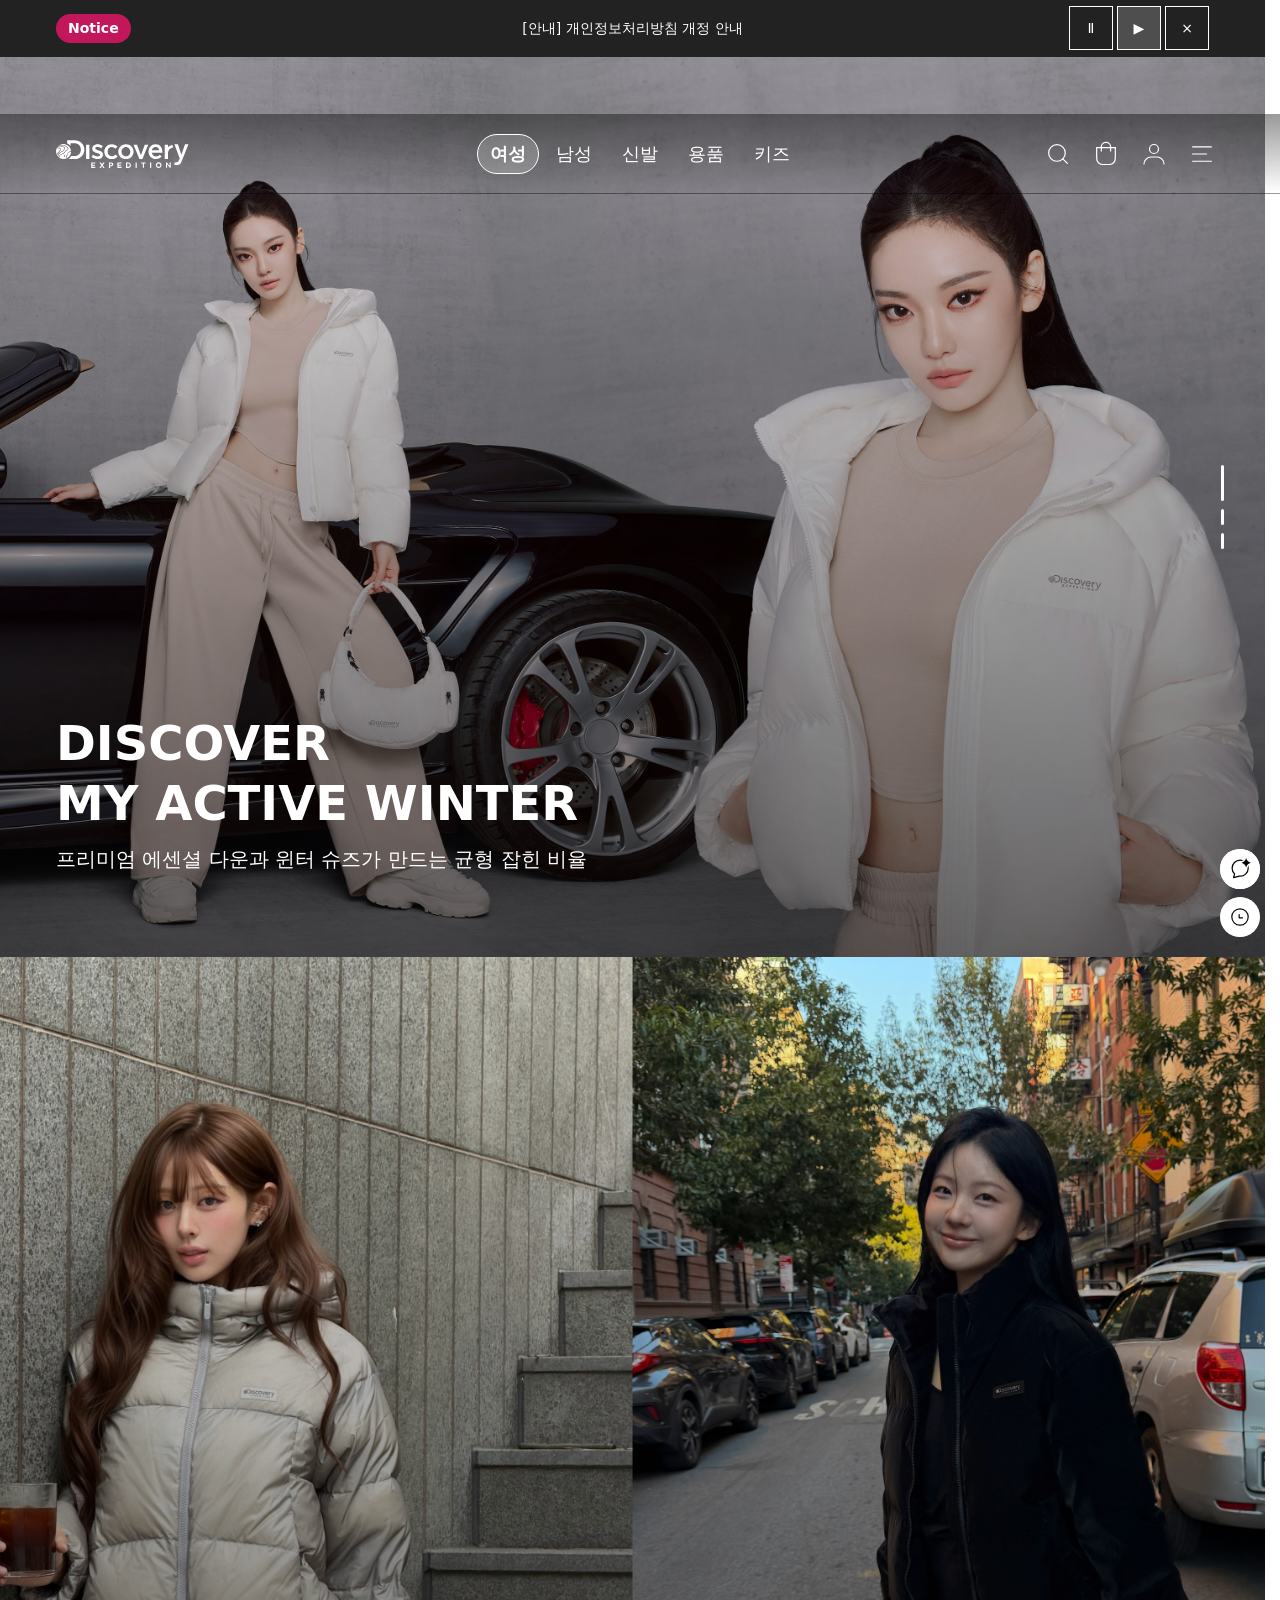
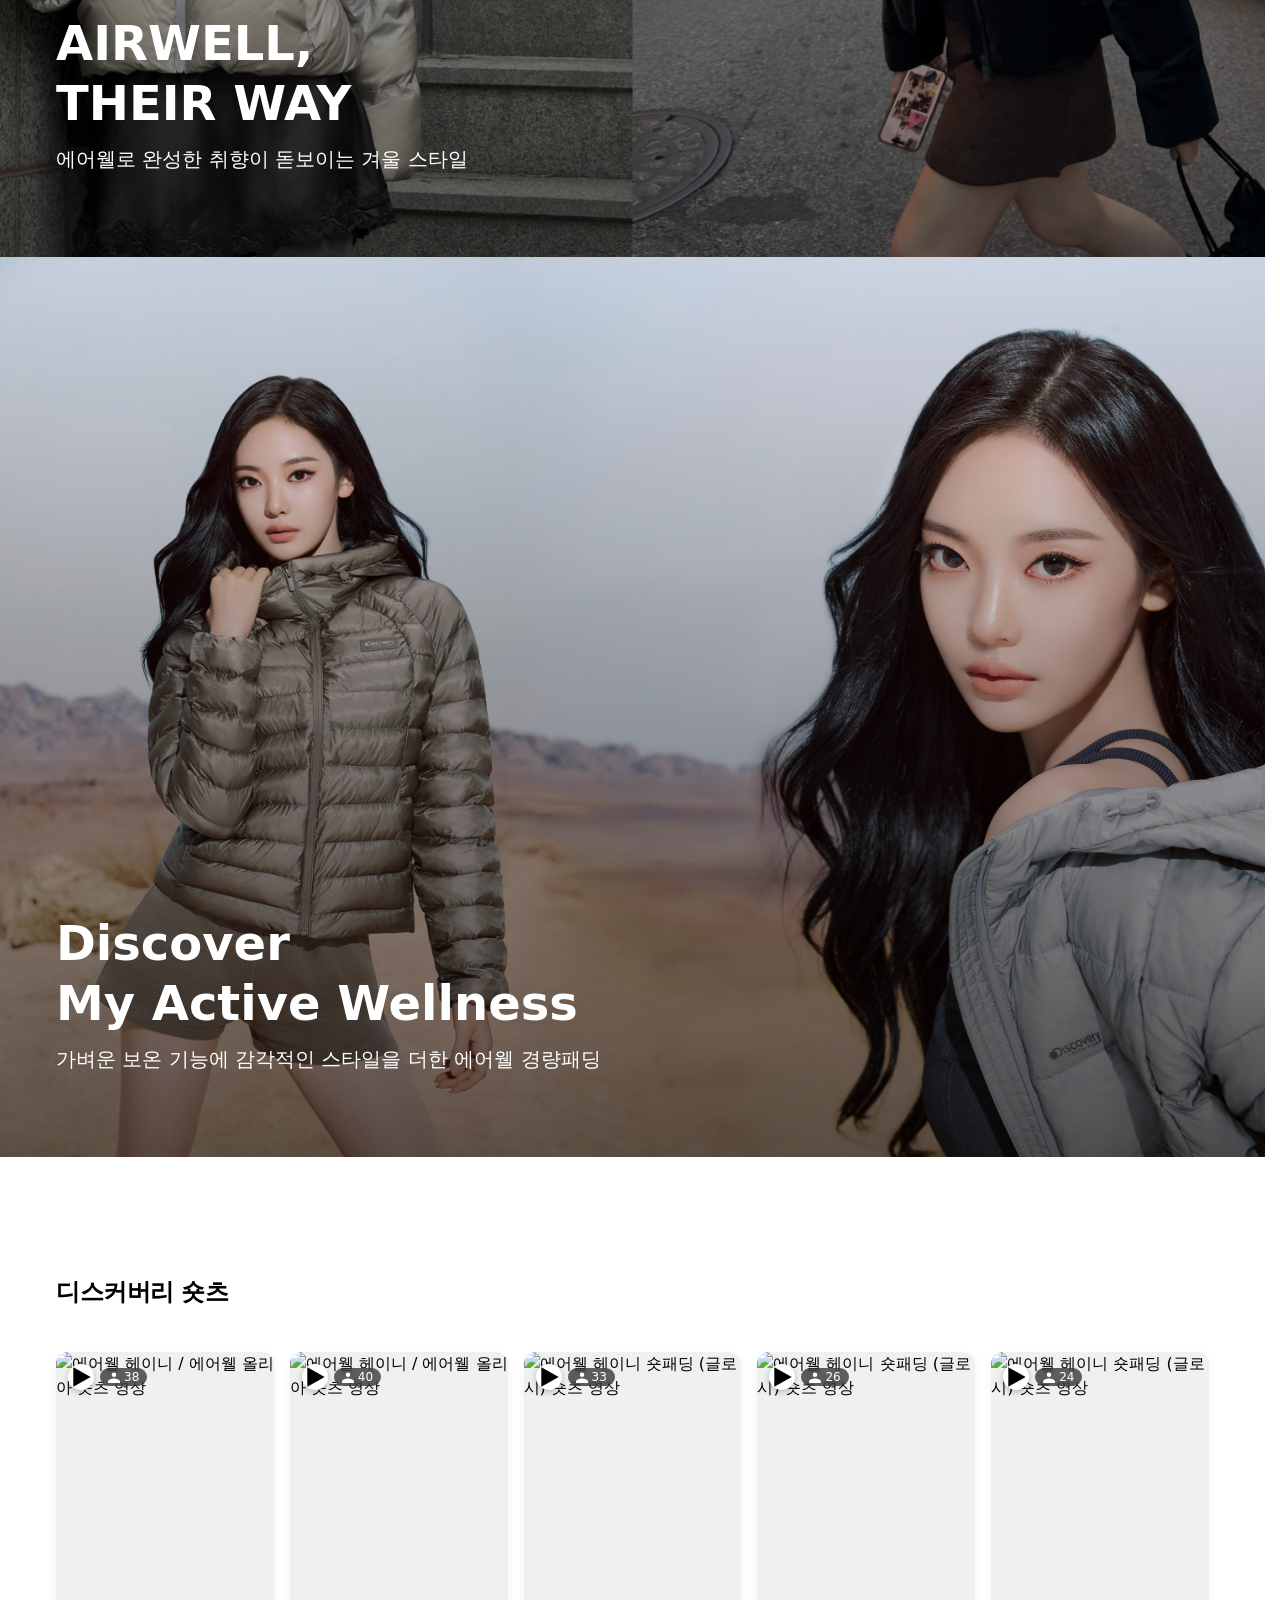
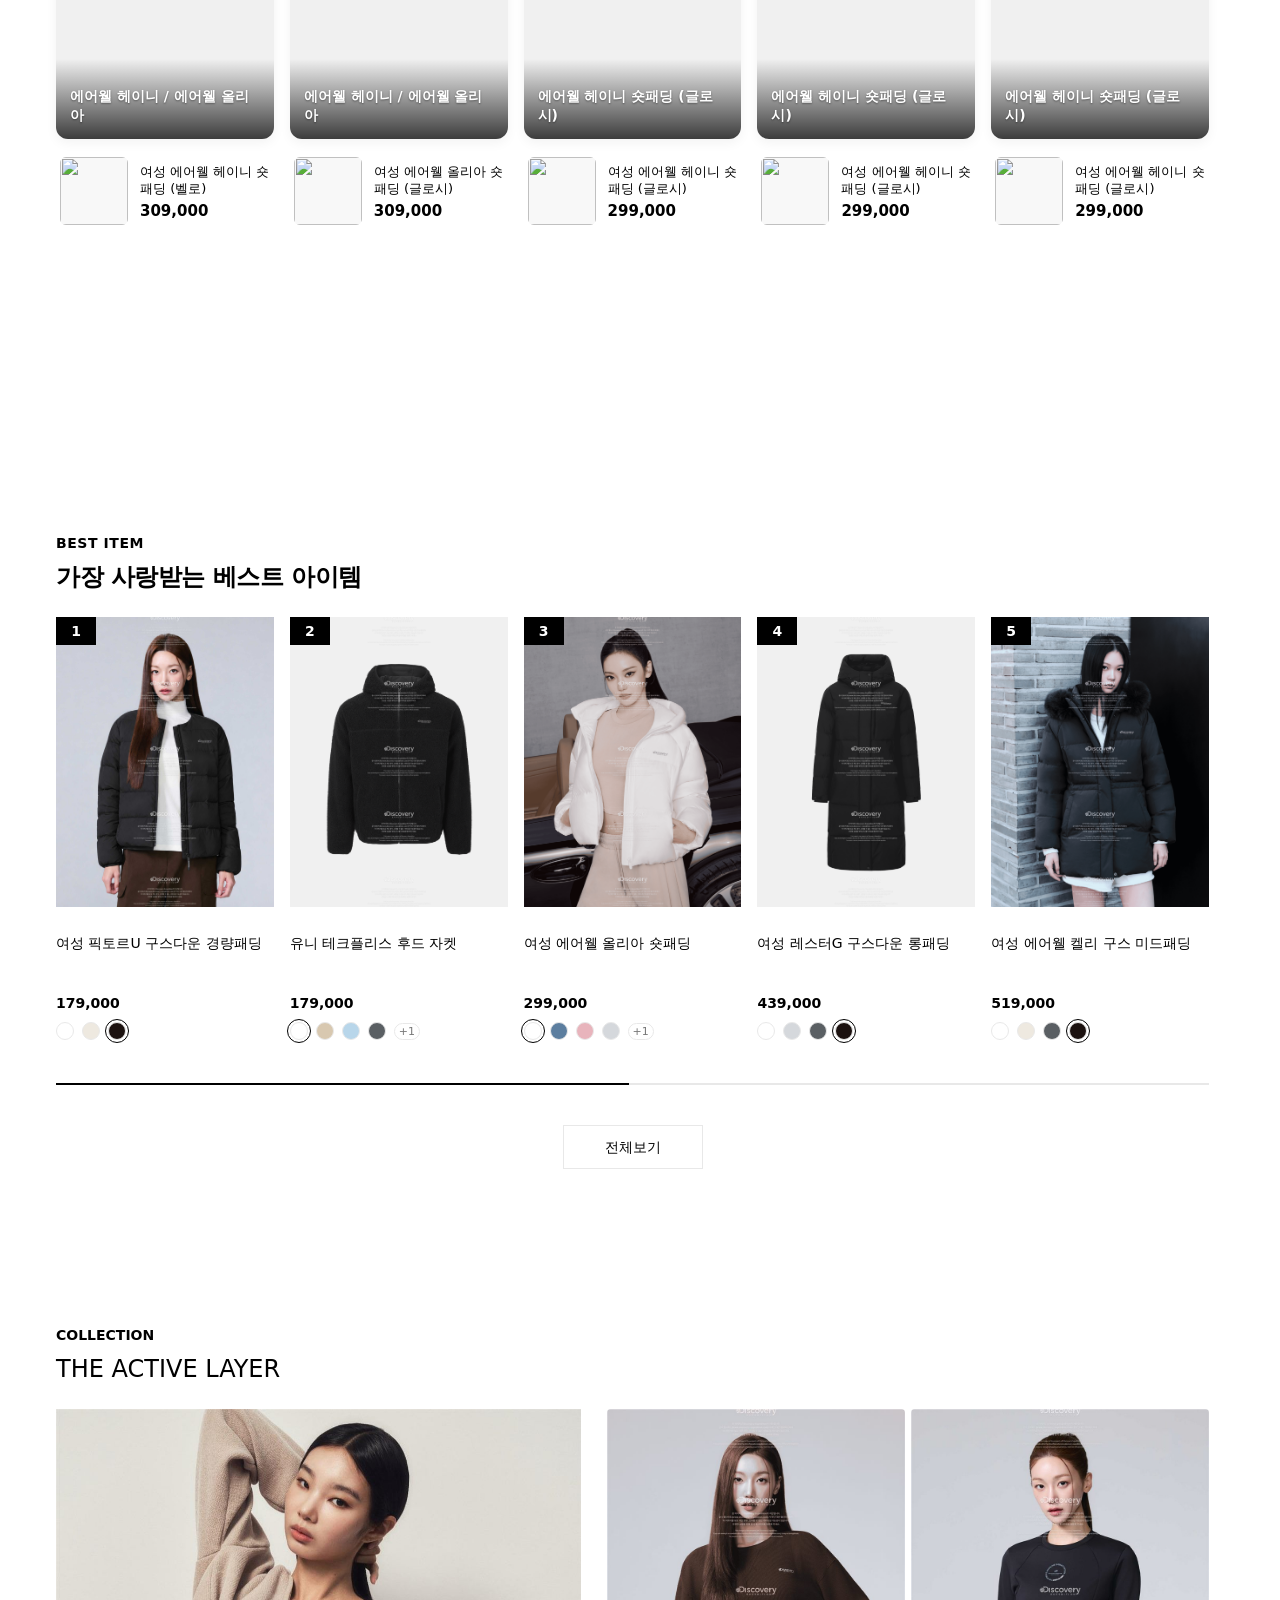
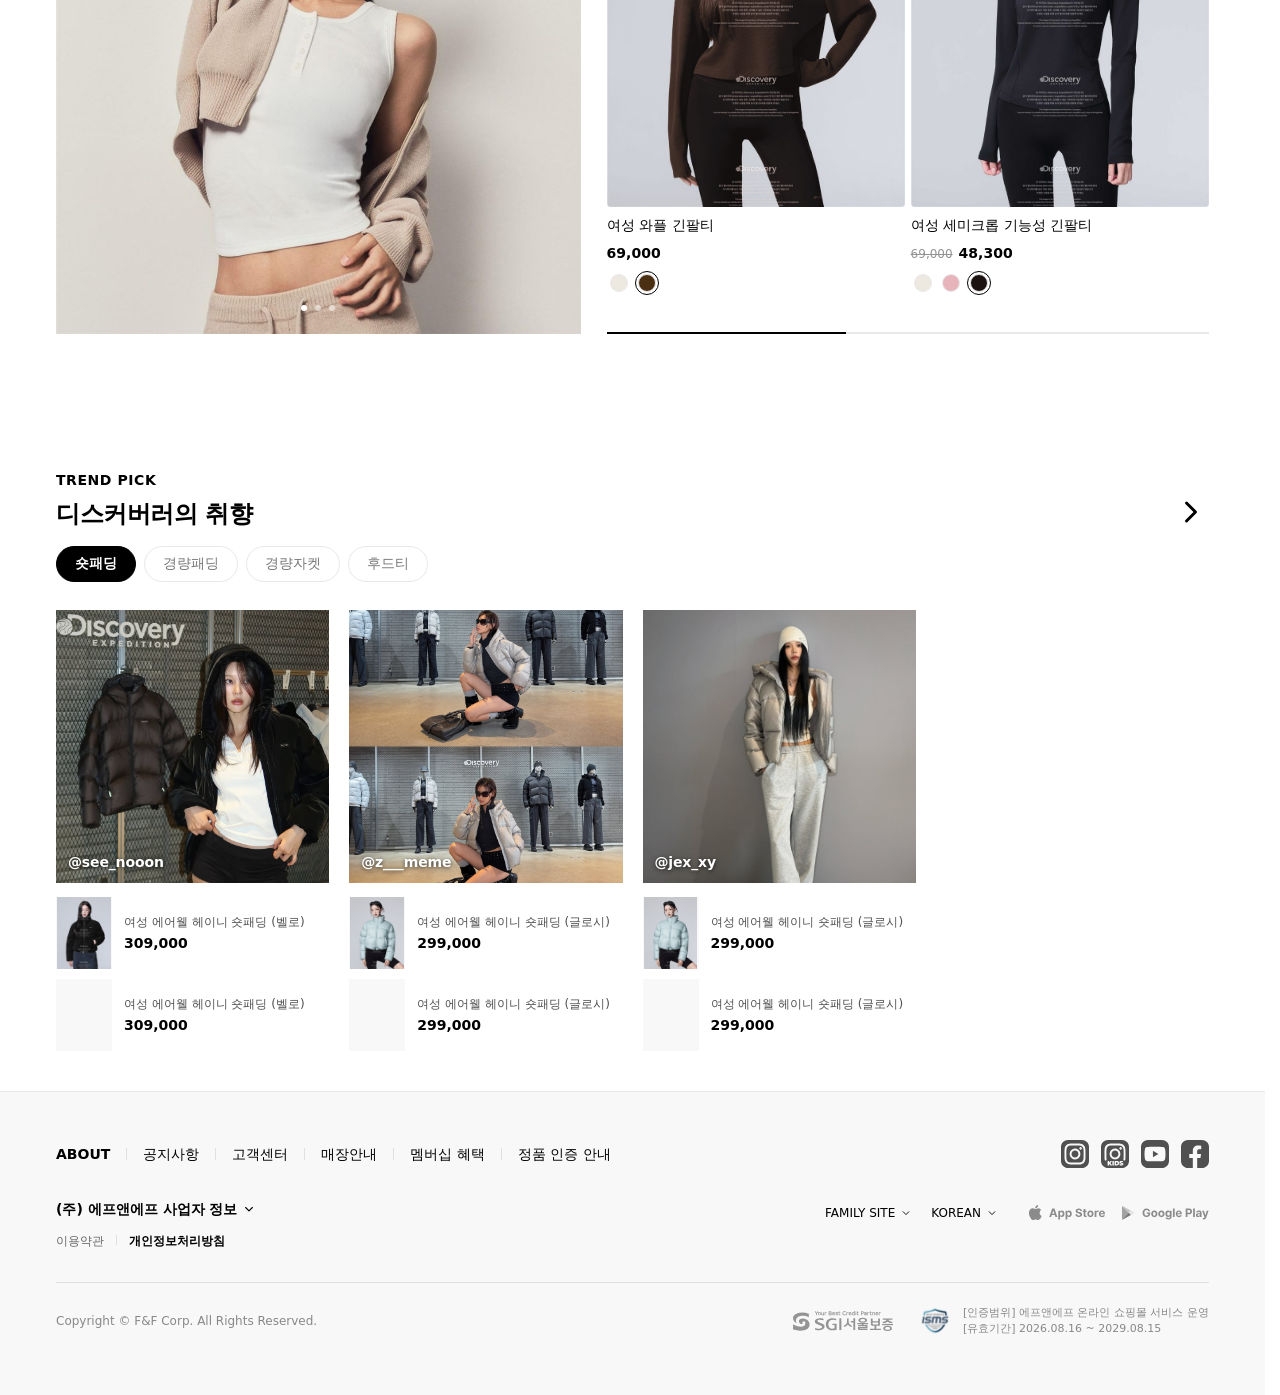
==== index.html @ 991c7f73 "Initial commit" ====
<!doctype html>
<html lang="ko">
  <head>
    <meta charset="utf-8">
    <meta name="viewport" content="width=device-width, initial-scale=1">
    <title>Discovery Expedition | 공식 온라인몰</title>
    <meta name="description" content="디스커버리 익스페디션의 액티브한 라이프스타일과 겨울 컬렉션을 만나보세요.">
    <link rel="stylesheet" href="./css/main.css">
    <link rel="stylesheet" href="./css/components/notice-ticker.css">
    <script defer src="./vendor/swiper/swiper-bundle.min.js"></script>
<script type="module" src="./js/main.js"></script>
  </head>
  <body>
    <aside class="outer-box notice-ticker" data-js="notice-ticker" role="region" aria-label="상단 공지사항" aria-roledescription="공지사항 회전" hidden>
      <div class="inner-box">
        <div class="part-box notice-ticker__content">
          <strong class="notice-ticker__label">Notice</strong>
          <a class="notice-ticker__link" data-js="notice-ticker-link" aria-live="off"></a>
          <div class="notice-ticker__controls" role="group" aria-label="공지사항 자동 넘김 제어">
            <button class="notice-ticker__button" type="button" data-js="notice-ticker-pause" aria-label="멈춤">Ⅱ</button>
            <button class="notice-ticker__button" type="button" data-js="notice-ticker-play" aria-label="재생">▶</button>
            <button class="notice-ticker__button" type="button" data-js="notice-ticker-close" aria-label="닫기">×</button>
          </div>
        </div>
      </div>
    </aside>

    <header class="outer-box outer-box--header">
      <div class="inner-box">
        <div class="part-box part-box--between header__content">
          <a class="brand" href="#hero" aria-label="Discovery Expedition 홈">
            <img src="./images/used/main-logo.svg" alt="">
          </a>

          <nav class="header__navigation" aria-label="상품 카테고리">
            <ul class="part-box part-box--nowrap header__categories">
              <li><span class="header__category header__category--active" aria-current="page">여성</span></li>
              <li><span class="header__category">남성</span></li>
              <li><span class="header__category">신발</span></li>
              <li><span class="header__category">용품</span></li>
              <li><span class="header__category">키즈</span></li>
            </ul>
          </nav>

          <div class="part-box header__actions" aria-label="쇼핑 메뉴">
            <button class="icon-button icon-button--search" type="button" aria-label="검색" aria-expanded="false" aria-controls="search-modal">
              <img src="./images/used/search_icon_white_size28.21536056.svg" alt="">
            </button>
            <a class="icon-button cart-indicator" href="./pages/cart.html" aria-label="장바구니">
              <img src="./images/used/cart_icon_white_size28.2a67abe7.svg" alt="">
              <span class="cart-indicator__count" data-js="cart-count" aria-live="polite" hidden>0</span>
            </a>
            <button class="icon-button" type="button" aria-label="마이페이지">
              <img src="./images/used/mypage_icon_white_size28.ecf13ebe.svg" alt="">
            </button>
            <button class="icon-button icon-button--menu" type="button" aria-label="전체 메뉴" aria-expanded="false" aria-controls="full-menu">
              <img src="./images/used/menu_icon_white_size28.fd4f622b.svg" alt="">
            </button>
          </div>
        </div>
      </div>
    </header>

    <main id="main-content">
      <p class="shop-status" data-js="shop-status" role="status" aria-live="polite"></p>
      <section class="outer-box outer-box--bleed hero hero--slide-1" id="hero" aria-labelledby="hero-title">
        <div class="inner-box hero__inner">
          <div class="part-box hero__stage">
            <div class="hero__image" aria-hidden="true"></div>
            <div class="hero__copy">
              <h1 class="hero__title" id="hero-title">
                <span>DISCOVER</span>
                <span>MY ACTIVE WINTER</span>
              </h1>
              <p class="hero__description">프리미엄 에센셜 다운과 윈터 슈즈가 만드는 균형 잡힌 비율</p>
            </div>
          </div>
        </div>
      </section>

      <section class="outer-box outer-box--bleed hero hero--slide-2" id="hero-2" aria-labelledby="hero-title-2">
        <div class="inner-box hero__inner">
          <div class="part-box hero__stage">
            <div class="hero__image" aria-hidden="true"></div>
            <div class="hero__copy">
              <h2 class="hero__title" id="hero-title-2">
                <span>AIRWELL,</span>
                <span>THEIR WAY</span>
              </h2>
              <p class="hero__description">에어웰로 완성한 취향이 돋보이는 겨울 스타일</p>
            </div>
          </div>
        </div>
      </section>

      <section class="outer-box outer-box--bleed hero hero--slide-3" id="hero-3" aria-labelledby="hero-title-3">
        <div class="inner-box hero__inner">
          <div class="part-box hero__stage">
            <div class="hero__image" aria-hidden="true"></div>
            <div class="hero__copy">
              <h2 class="hero__title" id="hero-title-3">
                <span>Discover</span>
                <span>My Active Wellness</span>
              </h2>
              <p class="hero__description">가벼운 보온 기능에 감각적인 스타일을 더한 에어웰 경량패딩</p>
            </div>
          </div>
        </div>
      </section>

      <section class="outer-box section-shorts" id="shorts" aria-labelledby="shorts-title">
        <div class="inner-box">
          <div class="part-box part-box--column shorts__container">
            <div class="shorts__header">
              <h2 class="shorts__title" id="shorts-title">디스커버리 숏츠</h2>
            </div>

            <div class="part-box part-box--nowrap shorts__list" role="region" aria-label="숏츠 목록">
              <!-- Item 1 -->
              <article class="shorts-card" data-video-url="blob:https://www.discovery-expedition.com/39781e85-6e4b-49fb-a398-f8ff55c0bf8c" data-youtube-id="7Uk01TEEm8w">
                <div class="shorts-card__video-wrap" role="button" tabindex="0" aria-label="에어웰 헤이니 / 에어웰 올리아 숏츠 영상 재생">
                  <iframe class="shorts-card__video-element" src="https://www.youtube-nocookie.com/embed/7Uk01TEEm8w?autoplay=1&amp;mute=1&amp;controls=0&amp;loop=1&amp;playlist=7Uk01TEEm8w&amp;playsinline=1&amp;rel=0&amp;modestbranding=1" title="에어웰 헤이니 / 에어웰 올리아 숏츠" allow="autoplay" loading="lazy"></iframe>
                  <img class="shorts-card__thumbnail" src="https://image.shoplive.cloud/7VQD7vyHQU1i9BLpj3hC/vod/20166-1eJDlrBTOXTthDhoBQHafFsb-an2/thumbnail/20166-1eJDlrBTOXTthDhoBQHafFsb-an2_1793241797194.jpg?service=admin&amp;_ci=20166&amp;vid=4158559679320706758&amp;ak=7VQD7vyHQU1i9BLpj3hC&amp;stream_key=20166-1eJDlrBTOXTthDhoBQHafFsb-an2&amp;source=video&amp;admin_action=streaming" alt="에어웰 헤이니 / 에어웰 올리아 숏츠 영상" loading="lazy">
                  <div class="shorts-card__badges">
                    <span class="shorts-card__play" aria-hidden="true">
                      <svg width="10" height="12" viewBox="0 0 10 12" fill="currentColor">
                        <path d="M1 1.5l8 4.5-8 4.5V1.5z"></path>
                      </svg>
                    </span>
                    <span class="shorts-card__views">
                      <svg class="shorts-card__views-icon" width="12" height="12" viewBox="0 0 16 16" fill="currentColor" aria-hidden="true">
                        <path d="M8 8a3 3 0 1 0 0-6 3 3 0 0 0 0 6Zm0 2c-2.67 0-8 1.34-8 4v2h16v-2c0-2.66-5.33-4-8-4Z"></path>
                      </svg>
                      38
                    </span>
                  </div>
                  <div class="shorts-card__caption">
                    <strong class="shorts-card__caption-title">에어웰 헤이니 / 에어웰 올리아</strong>
                  </div>
                </div>
                <a class="shorts-card__product" href="#hero" aria-label="여성 에어웰 헤이니 숏패딩 (벨로) 상품 상세 보기">
                  <div class="shorts-card__product-image">
                    <img src="https://image.shoplive.cloud/7VQD7vyHQU1i9BLpj3hC/eff79460-45bf-4b58-af4c-d95ae3555113.jpg?service=shortform&amp;_ci=20166&amp;vid=4158559679320706758&amp;sfid=699795237508239046&amp;ak=7VQD7vyHQU1i9BLpj3hC&amp;stream_key=20166-1eJDlrBTOXTthDhoBQHafFsb-an2&amp;source=video&amp;w=240" alt="" loading="lazy">
                  </div>
                  <div class="shorts-card__product-info">
                    <span class="shorts-card__product-name">여성 에어웰 헤이니 숏패딩 (벨로)</span>
                    <strong class="shorts-card__product-price">309,000</strong>
                  </div>
                </a>
              </article>

              <!-- Item 2 -->
              <article class="shorts-card" data-video-url="blob:https://www.discovery-expedition.com/e4133ac2-cfac-4c8f-98b3-27ef092c2fd5" data-youtube-id="j7Uwvdmp0k4">
                <div class="shorts-card__video-wrap" role="button" tabindex="0" aria-label="에어웰 헤이니 / 에어웰 올리아 숏츠 영상 재생">
                  <iframe class="shorts-card__video-element" src="https://www.youtube-nocookie.com/embed/j7Uwvdmp0k4?autoplay=1&amp;mute=1&amp;controls=0&amp;loop=1&amp;playlist=j7Uwvdmp0k4&amp;playsinline=1&amp;rel=0&amp;modestbranding=1" title="에어웰 헤이니 / 에어웰 올리아 숏츠" allow="autoplay" loading="lazy"></iframe>
                  <img class="shorts-card__thumbnail" src="https://image.shoplive.cloud/7VQD7vyHQU1i9BLpj3hC/vod/20166-1dKgsBemPnNwVMmrpnSafFsb-an2/thumbnail/20166-1dKgsBemPnNwVMmrpnSafFsb-an2_1793241922478.jpg?service=admin&amp;_ci=20166&amp;vid=4158559763411783366&amp;ak=7VQD7vyHQU1i9BLpj3hC&amp;stream_key=20166-1dKgsBemPnNwVMmrpnSafFsb-an2&amp;source=video&amp;admin_action=streaming" alt="에어웰 헤이니 / 에어웰 올리아 숏츠 영상" loading="lazy">
                  <div class="shorts-card__badges">
                    <span class="shorts-card__play" aria-hidden="true">
                      <svg width="10" height="12" viewBox="0 0 10 12" fill="currentColor">
                        <path d="M1 1.5l8 4.5-8 4.5V1.5z"></path>
                      </svg>
                    </span>
                    <span class="shorts-card__views">
                      <svg class="shorts-card__views-icon" width="12" height="12" viewBox="0 0 16 16" fill="currentColor" aria-hidden="true">
                        <path d="M8 8a3 3 0 1 0 0-6 3 3 0 0 0 0 6Zm0 2c-2.67 0-8 1.34-8 4v2h16v-2c0-2.66-5.33-4-8-4Z"></path>
                      </svg>
                      40
                    </span>
                  </div>
                  <div class="shorts-card__caption">
                    <strong class="shorts-card__caption-title">에어웰 헤이니 / 에어웰 올리아</strong>
                  </div>
                </div>
                <a class="shorts-card__product" href="#hero" aria-label="여성 에어웰 올리아 숏패딩 (글로시) 상품 상세 보기">
                  <div class="shorts-card__product-image">
                    <img src="https://image.shoplive.cloud/7VQD7vyHQU1i9BLpj3hC/1b4fd0e6-e396-43a7-a7c6-16816f3e3281.jpg?service=shortform&amp;_ci=20166&amp;vid=4158559763411783366&amp;sfid=699795271267667654&amp;ak=7VQD7vyHQU1i9BLpj3hC&amp;stream_key=20166-1dKgsBemPnNwVMmrpnSafFsb-an2&amp;source=video&amp;w=240" alt="" loading="lazy">
                  </div>
                  <div class="shorts-card__product-info">
                    <span class="shorts-card__product-name">여성 에어웰 올리아 숏패딩 (글로시)</span>
                    <strong class="shorts-card__product-price">309,000</strong>
                  </div>
                </a>
              </article>

              <!-- Item 3 -->
              <article class="shorts-card" data-video-url="blob:https://www.discovery-expedition.com/2a68eaa8-b157-4ca9-84a4-6f0e1759058f" data-youtube-id="qZSAZ4y4ZL8">
                <div class="shorts-card__video-wrap" role="button" tabindex="0" aria-label="에어웰 헤이니 숏패딩 (글로시) 숏츠 영상 재생">
                  <iframe class="shorts-card__video-element" src="https://www.youtube-nocookie.com/embed/qZSAZ4y4ZL8?autoplay=1&amp;mute=1&amp;controls=0&amp;loop=1&amp;playlist=qZSAZ4y4ZL8&amp;playsinline=1&amp;rel=0&amp;modestbranding=1" title="에어웰 헤이니 숏패딩 글로시 숏츠" allow="autoplay" loading="lazy"></iframe>
                  <img class="shorts-card__thumbnail" src="https://image.shoplive.cloud/7VQD7vyHQU1i9BLpj3hC/vod/20166-1FGjAtPyadLiZvuXFYWafFsb-an2/thumbnail/20166-1FGjAtPyadLiZvuXFYWafFsb-an2_1793241979109.jpg?service=admin&amp;_ci=20166&amp;vid=4158559801418993350&amp;ak=7VQD7vyHQU1i9BLpj3hC&amp;stream_key=20166-1FGjAtPyadLiZvuXFYWafFsb-an2&amp;source=video&amp;admin_action=streaming" alt="에어웰 헤이니 숏패딩 (글로시) 숏츠 영상" loading="lazy">
                  <div class="shorts-card__badges">
                    <span class="shorts-card__play" aria-hidden="true">
                      <svg width="10" height="12" viewBox="0 0 10 12" fill="currentColor">
                        <path d="M1 1.5l8 4.5-8 4.5V1.5z"></path>
                      </svg>
                    </span>
                    <span class="shorts-card__views">
                      <svg class="shorts-card__views-icon" width="12" height="12" viewBox="0 0 16 16" fill="currentColor" aria-hidden="true">
                        <path d="M8 8a3 3 0 1 0 0-6 3 3 0 0 0 0 6Zm0 2c-2.67 0-8 1.34-8 4v2h16v-2c0-2.66-5.33-4-8-4Z"></path>
                      </svg>
                      33
                    </span>
                  </div>
                  <div class="shorts-card__caption">
                    <strong class="shorts-card__caption-title">에어웰 헤이니 숏패딩 (글로시)</strong>
                  </div>
                </div>
                <a class="shorts-card__product" href="#hero" aria-label="여성 에어웰 헤이니 숏패딩 (글로시) 상품 상세 보기">
                  <div class="shorts-card__product-image">
                    <img src="https://image.shoplive.cloud/7VQD7vyHQU1i9BLpj3hC/16575b23-f874-47e5-b460-0e1dc1fd8a3e.jpg?service=shortform&amp;_ci=20166&amp;vid=4158559801418993350&amp;sfid=699795311600357062&amp;ak=7VQD7vyHQU1i9BLpj3hC&amp;stream_key=20166-1FGjAtPyadLiZvuXFYWafFsb-an2&amp;source=video&amp;w=240" alt="" loading="lazy">
                  </div>
                  <div class="shorts-card__product-info">
                    <span class="shorts-card__product-name">여성 에어웰 헤이니 숏패딩 (글로시)</span>
                    <strong class="shorts-card__product-price">299,000</strong>
                  </div>
                </a>
              </article>

              <!-- Item 4 -->
              <article class="shorts-card" data-video-url="blob:https://www.discovery-expedition.com/232cbf97-e188-440d-a49e-8c1838da4955" data-youtube-id="OHLM-M21cFE">
                <div class="shorts-card__video-wrap" role="button" tabindex="0" aria-label="에어웰 헤이니 숏패딩 (글로시) 숏츠 영상 재생">
                  <iframe class="shorts-card__video-element" src="https://www.youtube-nocookie.com/embed/OHLM-M21cFE?autoplay=1&amp;mute=1&amp;controls=0&amp;loop=1&amp;playlist=OHLM-M21cFE&amp;playsinline=1&amp;rel=0&amp;modestbranding=1" title="에어웰 헤이니 숏패딩 글로시 숏츠" allow="autoplay" loading="lazy"></iframe>
                  <img class="shorts-card__thumbnail" src="https://image.shoplive.cloud/7VQD7vyHQU1i9BLpj3hC/vod/20166-1QYSFhhWkjFnQTjaoWFrfFsb-an2/thumbnail/20166-1QYSFhhWkjFnQTjaoWFrfFsb-an2_1793252386761.jpg?service=admin&amp;_ci=20166&amp;vid=4158566785891716806&amp;ak=7VQD7vyHQU1i9BLpj3hC&amp;stream_key=20166-1QYSFhhWkjFnQTjaoWFrfFsb-an2&amp;source=video&amp;admin_action=streaming" alt="에어웰 헤이니 숏패딩 (글로시) 숏츠 영상" loading="lazy">
                  <div class="shorts-card__badges">
                    <span class="shorts-card__play" aria-hidden="true">
                      <svg width="10" height="12" viewBox="0 0 10 12" fill="currentColor">
                        <path d="M1 1.5l8 4.5-8 4.5V1.5z"></path>
                      </svg>
                    </span>
                    <span class="shorts-card__views">
                      <svg class="shorts-card__views-icon" width="12" height="12" viewBox="0 0 16 16" fill="currentColor" aria-hidden="true">
                        <path d="M8 8a3 3 0 1 0 0-6 3 3 0 0 0 0 6Zm0 2c-2.67 0-8 1.34-8 4v2h16v-2c0-2.66-5.33-4-8-4Z"></path>
                      </svg>
                      26
                    </span>
                  </div>
                  <div class="shorts-card__caption">
                    <strong class="shorts-card__caption-title">에어웰 헤이니 숏패딩 (글로시)</strong>
                  </div>
                </div>
                <a class="shorts-card__product" href="#hero" aria-label="여성 에어웰 헤이니 숏패딩 (글로시) 상품 상세 보기">
                  <div class="shorts-card__product-image">
                    <img src="https://image.shoplive.cloud/7VQD7vyHQU1i9BLpj3hC/231ea059-8e28-4904-8bb6-4921c2422df1.jpg?service=shortform&amp;_ci=20166&amp;vid=4158566785891716806&amp;sfid=699802293007306438&amp;ak=7VQD7vyHQU1i9BLpj3hC&amp;stream_key=20166-1QYSFhhWkjFnQTjaoWFrfFsb-an2&amp;source=video&amp;service=shortform&amp;_ci=20166&amp;vid=4158566653953068742&amp;sfid=699802199188852422&amp;ak=7VQD7vyHQU1i9BLpj3hC&amp;stream_key=20166-1gWoLraQFtCfuTZBICprfFsb-an2&amp;source=video&amp;w=240" alt="" loading="lazy">
                  </div>
                  <div class="shorts-card__product-info">
                    <span class="shorts-card__product-name">여성 에어웰 헤이니 숏패딩 (글로시)</span>
                    <strong class="shorts-card__product-price">299,000</strong>
                  </div>
                </a>
              </article>

              <!-- Item 5 -->
              <article class="shorts-card" data-video-url="blob:https://www.discovery-expedition.com/41ffe244-d0ff-4e18-8d3e-df7ac7d31791" data-youtube-id="rouC-9TJzwM">
                <div class="shorts-card__video-wrap" role="button" tabindex="0" aria-label="에어웰 헤이니 숏패딩 (글로시) 숏츠 영상 재생">
                  <iframe class="shorts-card__video-element" src="https://www.youtube-nocookie.com/embed/rouC-9TJzwM?autoplay=1&amp;mute=1&amp;controls=0&amp;loop=1&amp;playlist=rouC-9TJzwM&amp;playsinline=1&amp;rel=0&amp;modestbranding=1" title="에어웰 헤이니 숏패딩 글로시 숏츠" allow="autoplay" loading="lazy"></iframe>
                  <img class="shorts-card__thumbnail" src="https://image.shoplive.cloud/7VQD7vyHQU1i9BLpj3hC/vod/20166-1gWoLraQFtCfuTZBICprfFsb-an2/thumbnail/20166-1gWoLraQFtCfuTZBICprfFsb-an2_1793252190118.jpg?service=admin&amp;_ci=20166&amp;vid=4158566653953068742&amp;ak=7VQD7vyHQU1i9BLpj3hC&amp;stream_key=20166-1gWoLraQFtCfuTZBICprfFsb-an2&amp;source=video&amp;admin_action=streaming" alt="에어웰 헤이니 숏패딩 (글로시) 숏츠 영상" loading="lazy">
                  <div class="shorts-card__badges">
                    <span class="shorts-card__play" aria-hidden="true">
                      <svg width="10" height="12" viewBox="0 0 10 12" fill="currentColor">
                        <path d="M1 1.5l8 4.5-8 4.5V1.5z"></path>
                      </svg>
                    </span>
                    <span class="shorts-card__views">
                      <svg class="shorts-card__views-icon" width="12" height="12" viewBox="0 0 16 16" fill="currentColor" aria-hidden="true">
                        <path d="M8 8a3 3 0 1 0 0-6 3 3 0 0 0 0 6Zm0 2c-2.67 0-8 1.34-8 4v2h16v-2c0-2.66-5.33-4-8-4Z"></path>
                      </svg>
                      24
                    </span>
                  </div>
                  <div class="shorts-card__caption">
                    <strong class="shorts-card__caption-title">에어웰 헤이니 숏패딩 (글로시)</strong>
                  </div>
                </div>
                <a class="shorts-card__product" href="#hero" aria-label="여성 에어웰 헤이니 숏패딩 (글로시) 상품 상세 보기">
                  <div class="shorts-card__product-image">
                    <img src="https://image.shoplive.cloud/7VQD7vyHQU1i9BLpj3hC/231ea059-8e28-4904-8bb6-4921c2422df1.jpg?service=shortform&amp;_ci=20166&amp;vid=4158566785891716806&amp;sfid=699802293007306438&amp;ak=7VQD7vyHQU1i9BLpj3hC&amp;stream_key=20166-1QYSFhhWkjFnQTjaoWFrfFsb-an2&amp;source=video&amp;service=shortform&amp;_ci=20166&amp;vid=4158566653953068742&amp;sfid=699802199188852422&amp;ak=7VQD7vyHQU1i9BLpj3hC&amp;stream_key=20166-1gWoLraQFtCfuTZBICprfFsb-an2&amp;source=video&amp;w=240" alt="" loading="lazy">
                  </div>
                  <div class="shorts-card__product-info">
                    <span class="shorts-card__product-name">여성 에어웰 헤이니 숏패딩 (글로시)</span>
                    <strong class="shorts-card__product-price">299,000</strong>
                  </div>
                </a>
              </article>
            </div>
          </div>
        </div>
      </section>
    
      <section class="outer-box section-best-item" id="best-item" aria-labelledby="best-item-title">
        <div class="inner-box">
          <div class="part-box part-box--column best-item__container">
            <div class="best-item__header">
              <p class="best-item__label">BEST ITEM</p>
              <h2 class="best-item__title" id="best-item-title">가장 사랑받는 베스트 아이템</h2>
            </div>

            <div class="swiper best-item__swiper" data-js="best-item-swiper" aria-label="베스트 아이템 목록">
              <div class="swiper-wrapper">
                <!-- 1위 -->
                <article class="swiper-slide best-card">
                  <div class="best-card__thumb-wrap">
                    <span class="best-card__rank" aria-label="1위">1</span>
                    <a class="best-card__image-link" href="#best-item" aria-label="여성 픽토르U 구스다운 경량패딩 상세보기">
                      <img class="best-card__image best-card__image--primary" src="./images/used/best-p1-main.png" alt="여성 픽토르U 구스다운 경량패딩 메인 이미지" width="675" height="900" loading="lazy">
                      <img class="best-card__image best-card__image--hover" src="./images/used/best-p1-hover.png" alt="여성 픽토르U 구스다운 경량패딩 호버 이미지" width="675" height="900" loading="lazy">
                    </a>
                  </div>
                  <div class="best-card__info">
                    <a class="best-card__title-link" href="#best-item">
                      <h3 class="best-card__name">여성 픽토르U 구스다운 경량패딩</h3>
                    </a>
                    <div class="best-card__price-row">
                      <p class="best-card__price"><strong class="best-card__sale">179,000</strong></p>
                      <button class="best-card__cart" type="button" aria-label="여성 픽토르U 구스다운 경량패딩 장바구니 담기"></button>
                    </div>
                    <ul class="best-card__colors" aria-label="색상">
                      <li class="best-card__color best-card__color--white" title="화이트"></li>
                      <li class="best-card__color best-card__color--ivory" title="아이보리"></li>
                      <li class="best-card__color best-card__color--black best-card__color--selected" title="블랙"></li>
                    </ul>
                  </div>
                </article>

                <!-- 2위 -->
                <article class="swiper-slide best-card">
                  <div class="best-card__thumb-wrap">
                    <span class="best-card__rank" aria-label="2위">2</span>
                    <a class="best-card__image-link" href="#best-item" aria-label="유니 테크플리스 후드 자켓 상세보기">
                      <img class="best-card__image best-card__image--primary" src="./images/used/best-p2-main.png" alt="유니 테크플리스 후드 자켓 메인 이미지" width="675" height="900" loading="lazy">
                      <img class="best-card__image best-card__image--hover" src="./images/used/best-p2-hover.png" alt="유니 테크플리스 후드 자켓 호버 이미지" width="675" height="900" loading="lazy">
                    </a>
                  </div>
                  <div class="best-card__info">
                    <a class="best-card__title-link" href="#best-item">
                      <h3 class="best-card__name">유니 테크플리스 후드 자켓</h3>
                    </a>
                    <div class="best-card__price-row">
                      <p class="best-card__price"><strong class="best-card__sale">179,000</strong></p>
                      <button class="best-card__cart" type="button" aria-label="유니 테크플리스 후드 자켓 장바구니 담기"></button>
                    </div>
                    <ul class="best-card__colors" aria-label="색상">
                      <li class="best-card__color best-card__color--white best-card__color--selected" title="화이트"></li>
                      <li class="best-card__color best-card__color--beige" title="베이지"></li>
                      <li class="best-card__color best-card__color--lightblue" title="라이트 블루"></li>
                      <li class="best-card__color best-card__color--darkgray" title="다크 그레이"></li>
                      <li class="best-card__color-more" aria-label="추가 1개 색상">+1</li>
                    </ul>
                  </div>
                </article>

                <!-- 3위 -->
                <article class="swiper-slide best-card">
                  <div class="best-card__thumb-wrap">
                    <span class="best-card__rank" aria-label="3위">3</span>
                    <a class="best-card__image-link" href="#best-item" aria-label="여성 에어웰 올리아 숏패딩 상세보기">
                      <img class="best-card__image best-card__image--primary" src="./images/used/best-p3-main.png" alt="여성 에어웰 올리아 숏패딩 메인 이미지" width="675" height="900" loading="lazy">
                      <img class="best-card__image best-card__image--hover" src="./images/used/best-p3-hover.png" alt="여성 에어웰 올리아 숏패딩 호버 이미지" width="675" height="900" loading="lazy">
                    </a>
                  </div>
                  <div class="best-card__info">
                    <a class="best-card__title-link" href="#best-item">
                      <h3 class="best-card__name">여성 에어웰 올리아 숏패딩</h3>
                    </a>
                    <div class="best-card__price-row">
                      <p class="best-card__price"><strong class="best-card__sale">299,000</strong></p>
                      <button class="best-card__cart" type="button" aria-label="여성 에어웰 올리아 숏패딩 장바구니 담기"></button>
                    </div>
                    <ul class="best-card__colors" aria-label="색상">
                      <li class="best-card__color best-card__color--white best-card__color--selected" title="화이트"></li>
                      <li class="best-card__color best-card__color--blue" title="블루"></li>
                      <li class="best-card__color best-card__color--pink" title="핑크"></li>
                      <li class="best-card__color best-card__color--lightgray" title="라이트 그레이"></li>
                      <li class="best-card__color-more" aria-label="추가 1개 색상">+1</li>
                    </ul>
                  </div>
                </article>

                <!-- 4위 -->
                <article class="swiper-slide best-card">
                  <div class="best-card__thumb-wrap">
                    <span class="best-card__rank" aria-label="4위">4</span>
                    <a class="best-card__image-link" href="#best-item" aria-label="여성 레스터G 구스다운 롱패딩 상세보기">
                      <img class="best-card__image best-card__image--primary" src="./images/used/best-p4-main.png" alt="여성 레스터G 구스다운 롱패딩 메인 이미지" width="675" height="900" loading="lazy">
                      <img class="best-card__image best-card__image--hover" src="./images/used/best-p4-hover.png" alt="여성 레스터G 구스다운 롱패딩 호버 이미지" width="675" height="900" loading="lazy">
                    </a>
                  </div>
                  <div class="best-card__info">
                    <a class="best-card__title-link" href="#best-item">
                      <h3 class="best-card__name">여성 레스터G 구스다운 롱패딩</h3>
                    </a>
                    <div class="best-card__price-row">
                      <p class="best-card__price"><strong class="best-card__sale">439,000</strong></p>
                      <button class="best-card__cart" type="button" aria-label="여성 레스터G 구스다운 롱패딩 장바구니 담기"></button>
                    </div>
                    <ul class="best-card__colors" aria-label="색상">
                      <li class="best-card__color best-card__color--white" title="화이트"></li>
                      <li class="best-card__color best-card__color--lightgray" title="라이트 그레이"></li>
                      <li class="best-card__color best-card__color--darkgray" title="다크 그레이"></li>
                      <li class="best-card__color best-card__color--black best-card__color--selected" title="블랙"></li>
                    </ul>
                  </div>
                </article>

                <!-- 5위 -->
                <article class="swiper-slide best-card">
                  <div class="best-card__thumb-wrap">
                    <span class="best-card__rank" aria-label="5위">5</span>
                    <a class="best-card__image-link" href="#best-item" aria-label="여성 에어웰 켈리 구스 미드패딩 상세보기">
                      <img class="best-card__image best-card__image--primary" src="./images/used/best-p5-main.png" alt="여성 에어웰 켈리 구스 미드패딩 메인 이미지" width="675" height="900" loading="lazy">
                      <img class="best-card__image best-card__image--hover" src="./images/used/best-p5-hover.png" alt="여성 에어웰 켈리 구스 미드패딩 호버 이미지" width="675" height="900" loading="lazy">
                    </a>
                  </div>
                  <div class="best-card__info">
                    <a class="best-card__title-link" href="#best-item">
                      <h3 class="best-card__name">여성 에어웰 켈리 구스 미드패딩</h3>
                    </a>
                    <div class="best-card__price-row">
                      <p class="best-card__price"><strong class="best-card__sale">519,000</strong></p>
                      <button class="best-card__cart" type="button" aria-label="여성 에어웰 켈리 구스 미드패딩 장바구니 담기"></button>
                    </div>
                    <ul class="best-card__colors" aria-label="색상">
                      <li class="best-card__color best-card__color--white" title="화이트"></li>
                      <li class="best-card__color best-card__color--ivory" title="아이보리"></li>
                      <li class="best-card__color best-card__color--darkgray" title="다크 그레이"></li>
                      <li class="best-card__color best-card__color--black best-card__color--selected" title="블랙"></li>
                    </ul>
                  </div>
                </article>

                <!-- 6위 -->
                <article class="swiper-slide best-card">
                  <div class="best-card__thumb-wrap">
                    <span class="best-card__rank" aria-label="6위">6</span>
                    <a class="best-card__image-link" href="#best-item" aria-label="유니 에어웰 웰니스 숏패딩 상세보기">
                      <img class="best-card__image best-card__image--primary" src="./images/used/best-p6-main.png" alt="유니 에어웰 웰니스 숏패딩 메인 이미지" width="675" height="900" loading="lazy">
                      <img class="best-card__image best-card__image--hover" src="./images/used/best-p6-hover.png" alt="유니 에어웰 웰니스 숏패딩 호버 이미지" width="675" height="900" loading="lazy">
                    </a>
                  </div>
                  <div class="best-card__info">
                    <a class="best-card__title-link" href="#best-item">
                      <h3 class="best-card__name">유니 에어웰 웰니스 숏패딩</h3>
                    </a>
                    <div class="best-card__price-row">
                      <p class="best-card__price"><strong class="best-card__sale">339,000</strong></p>
                      <button class="best-card__cart" type="button" aria-label="유니 에어웰 웰니스 숏패딩 장바구니 담기"></button>
                    </div>
                    <ul class="best-card__colors" aria-label="색상">
                      <li class="best-card__color best-card__color--blue best-card__color--selected" title="블루"></li>
                      <li class="best-card__color best-card__color--darkbrown" title="다크 브라운"></li>
                      <li class="best-card__color best-card__color--sand" title="샌드"></li>
                      <li class="best-card__color best-card__color--darkgray" title="다크 그레이"></li>
                      <li class="best-card__color-more" aria-label="추가 1개 색상">+1</li>
                    </ul>
                  </div>
                </article>

                <!-- 7위 -->
                <article class="swiper-slide best-card">
                  <div class="best-card__thumb-wrap">
                    <span class="best-card__rank" aria-label="7위">7</span>
                    <a class="best-card__image-link" href="#best-item" aria-label="여성 테크플리스 후드 자켓 상세보기">
                      <img class="best-card__image best-card__image--primary" src="./images/used/best-p7-main.png" alt="여성 테크플리스 후드 자켓 메인 이미지" width="675" height="900" loading="lazy">
                      <img class="best-card__image best-card__image--hover" src="./images/used/best-p7-hover.png" alt="여성 테크플리스 후드 자켓 호버 이미지" width="675" height="900" loading="lazy">
                    </a>
                  </div>
                  <div class="best-card__info">
                    <a class="best-card__title-link" href="#best-item">
                      <h3 class="best-card__name">여성 테크플리스 후드 자켓</h3>
                    </a>
                    <div class="best-card__price-row">
                      <p class="best-card__price"><strong class="best-card__sale">169,000</strong></p>
                      <button class="best-card__cart" type="button" aria-label="여성 테크플리스 후드 자켓 장바구니 담기"></button>
                    </div>
                    <ul class="best-card__colors" aria-label="색상">
                      <li class="best-card__color best-card__color--white" title="화이트"></li>
                      <li class="best-card__color best-card__color--beige" title="베이지"></li>
                      <li class="best-card__color best-card__color--pink" title="핑크"></li>
                      <li class="best-card__color best-card__color--black best-card__color--selected" title="블랙"></li>
                    </ul>
                  </div>
                </article>

                <!-- 8위 -->
                <article class="swiper-slide best-card">
                  <div class="best-card__thumb-wrap">
                    <span class="best-card__rank" aria-label="8위">8</span>
                    <a class="best-card__image-link" href="#best-item" aria-label="여성 에어웰 뉴올리아 숏패딩 (벨로) 상세보기">
                      <img class="best-card__image best-card__image--primary" src="./images/used/best-p8-main.png" alt="여성 에어웰 뉴올리아 숏패딩 (벨로) 메인 이미지" width="675" height="900" loading="lazy">
                      <img class="best-card__image best-card__image--hover" src="./images/used/best-p8-hover.png" alt="여성 에어웰 뉴올리아 숏패딩 (벨로) 호버 이미지" width="675" height="900" loading="lazy">
                    </a>
                  </div>
                  <div class="best-card__info">
                    <a class="best-card__title-link" href="#best-item">
                      <h3 class="best-card__name">여성 에어웰 뉴올리아 숏패딩 (벨로)</h3>
                    </a>
                    <div class="best-card__price-row">
                      <p class="best-card__price"><strong class="best-card__sale">309,000</strong></p>
                      <button class="best-card__cart" type="button" aria-label="여성 에어웰 뉴올리아 숏패딩 (벨로) 장바구니 담기"></button>
                    </div>
                    <ul class="best-card__colors" aria-label="색상">
                      <li class="best-card__color best-card__color--ivory" title="아이보리"></li>
                      <li class="best-card__color best-card__color--darkbrown" title="다크 브라운"></li>
                      <li class="best-card__color best-card__color--black best-card__color--selected" title="블랙"></li>
                    </ul>
                  </div>
                </article>

                <!-- 9위 -->
                <article class="swiper-slide best-card">
                  <div class="best-card__thumb-wrap">
                    <span class="best-card__rank" aria-label="9위">9</span>
                    <a class="best-card__image-link" href="#best-item" aria-label="여성 에어웰 켈리 구스 롱패딩 상세보기">
                      <img class="best-card__image best-card__image--primary" src="./images/used/best-p9-main.png" alt="여성 에어웰 켈리 구스 롱패딩 메인 이미지" width="675" height="900" loading="lazy">
                      <img class="best-card__image best-card__image--hover" src="./images/used/best-p9-hover.png" alt="여성 에어웰 켈리 구스 롱패딩 호버 이미지" width="675" height="900" loading="lazy">
                    </a>
                  </div>
                  <div class="best-card__info">
                    <a class="best-card__title-link" href="#best-item">
                      <h3 class="best-card__name">여성 에어웰 켈리 구스 롱패딩</h3>
                    </a>
                    <div class="best-card__price-row">
                      <p class="best-card__price"><strong class="best-card__sale">599,000</strong></p>
                      <button class="best-card__cart" type="button" aria-label="여성 에어웰 켈리 구스 롱패딩 장바구니 담기"></button>
                    </div>
                    <ul class="best-card__colors" aria-label="색상">
                      <li class="best-card__color best-card__color--white best-card__color--selected" title="화이트"></li>
                      <li class="best-card__color best-card__color--ivory" title="아이보리"></li>
                      <li class="best-card__color best-card__color--blue" title="블루"></li>
                      <li class="best-card__color best-card__color--darkgray" title="다크 그레이"></li>
                      <li class="best-card__color-more" aria-label="추가 2개 색상">+2</li>
                    </ul>
                  </div>
                </article>

                <!-- 10위 -->
                <article class="swiper-slide best-card">
                  <div class="best-card__thumb-wrap">
                    <span class="best-card__rank" aria-label="10위">10</span>
                    <a class="best-card__image-link" href="#best-item" aria-label="여성 에어웰 헤이니 숏패딩 (벨로) 상세보기">
                      <img class="best-card__image best-card__image--primary" src="./images/used/best-p10-main.png" alt="여성 에어웰 헤이니 숏패딩 (벨로) 메인 이미지" width="675" height="900" loading="lazy">
                      <img class="best-card__image best-card__image--hover" src="./images/used/best-p10-hover.png" alt="여성 에어웰 헤이니 숏패딩 (벨로) 호버 이미지" width="675" height="900" loading="lazy">
                    </a>
                  </div>
                  <div class="best-card__info">
                    <a class="best-card__title-link" href="#best-item">
                      <h3 class="best-card__name">여성 에어웰 헤이니 숏패딩 (벨로)</h3>
                    </a>
                    <div class="best-card__price-row">
                      <p class="best-card__price"><strong class="best-card__sale">309,000</strong></p>
                      <button class="best-card__cart" type="button" aria-label="여성 에어웰 헤이니 숏패딩 (벨로) 장바구니 담기"></button>
                    </div>
                    <ul class="best-card__colors" aria-label="색상">
                      <li class="best-card__color best-card__color--white best-card__color--selected" title="화이트"></li>
                      <li class="best-card__color best-card__color--ivory" title="아이보리"></li>
                      <li class="best-card__color best-card__color--beige" title="베이지"></li>
                      <li class="best-card__color best-card__color--lightblue" title="라이트 블루"></li>
                      <li class="best-card__color-more" aria-label="추가 8개 색상">+8</li>
                    </ul>
                  </div>
                </article>
              </div>
            </div>

            <div class="best-item__controls">
              <div class="swiper-scrollbar" data-js="best-item-scrollbar"></div>
            </div>

            <div class="best-item__more-wrap">
              <a class="best-item__more-btn" href="#best-item">
                <span>전체보기</span>
                <span class="best-item__more-arrow" aria-hidden="true">&gt;</span>
              </a>
            </div>
          </div>
        </div>
      </section>

      <section class="outer-box section-collection" id="collection" aria-labelledby="collection-title">
        <div class="inner-box">
          <div class="part-box part-box--column collection__container">
            <div class="collection__header">
              <p class="collection__label">COLLECTION</p>
              <h2 class="collection__title" id="collection-title">THE ACTIVE LAYER</h2>
            </div>

            <div class="collection__body">
              <div class="swiper collection__feature" data-js="collection-feature" aria-label="컬렉션 화보">
                <div class="swiper-wrapper">
                  <div class="swiper-slide">
                    <img class="collection__feature-image" src="./images/used/collection-feature-1.jpg" alt="베이지 카디건과 화이트 탱크톱을 입은 모델" width="1000" height="1000">
                  </div>
                  <div class="swiper-slide">
                    <img class="collection__feature-image" src="./images/used/collection-feature-2.jpg" alt="그레이 하프집업 풀오버를 입은 모델" width="750" height="1000" loading="lazy">
                  </div>
                  <div class="swiper-slide">
                    <img class="collection__feature-image" src="./images/used/collection-feature-3.jpg" alt="브라운 톤 트레이닝 셋업을 입은 모델" width="750" height="1000" loading="lazy">
                  </div>
                </div>
                <div class="swiper-pagination"></div>
              </div>

              <div class="collection__products">
                <div class="swiper collection__list" data-js="collection-products" aria-label="컬렉션 상품 목록">
                  <div class="swiper-wrapper">
                    <article class="swiper-slide collection-card">
                      <a class="collection-card__link" href="#collection">
                        <img class="collection-card__image" src="./images/used/collection-product-1.jpg" alt="" width="750" height="1000" loading="lazy">
                        <span class="collection-card__name">여성 와플 긴팔티</span>
                      </a>
                      <div class="collection-card__price-row">
                        <p class="collection-card__price"><strong class="collection-card__sale">69,000</strong></p>
                        <button class="collection-card__cart" type="button" aria-label="여성 와플 긴팔티 장바구니 담기"></button>
                      </div>
                      <ul class="collection-card__colors" aria-label="색상">
                        <li class="collection-card__color collection-card__color--ivory" title="아이보리"></li>
                        <li class="collection-card__color collection-card__color--brown collection-card__color--selected" title="브라운"></li>
                      </ul>
                    </article>

                    <article class="swiper-slide collection-card">
                      <a class="collection-card__link" href="#collection">
                        <img class="collection-card__image" src="./images/used/collection-product-2.jpg" alt="" width="750" height="1000" loading="lazy">
                        <span class="collection-card__name">여성 세미크롭 기능성 긴팔티</span>
                      </a>
                      <div class="collection-card__price-row">
                        <p class="collection-card__price">
                          <del class="collection-card__origin">69,000</del>
                          <strong class="collection-card__sale">48,300</strong>
                        </p>
                        <button class="collection-card__cart" type="button" aria-label="여성 세미크롭 기능성 긴팔티 장바구니 담기"></button>
                      </div>
                      <ul class="collection-card__colors" aria-label="색상">
                        <li class="collection-card__color collection-card__color--ivory" title="아이보리"></li>
                        <li class="collection-card__color collection-card__color--pink" title="핑크"></li>
                        <li class="collection-card__color collection-card__color--black collection-card__color--selected" title="블랙"></li>
                      </ul>
                    </article>

                    <article class="swiper-slide collection-card">
                      <a class="collection-card__link" href="#collection">
                        <img class="collection-card__image" src="./images/used/collection-product-3.jpg" alt="" width="750" height="1000" loading="lazy">
                        <span class="collection-card__name">여성 에어 니트 트레이닝 스트레이트 팬츠</span>
                      </a>
                      <div class="collection-card__price-row">
                        <p class="collection-card__price"><strong class="collection-card__sale">119,000</strong></p>
                        <button class="collection-card__cart" type="button" aria-label="여성 에어 니트 트레이닝 스트레이트 팬츠 장바구니 담기"></button>
                      </div>
                      <ul class="collection-card__colors" aria-label="색상">
                        <li class="collection-card__color collection-card__color--ivory collection-card__color--selected" title="아이보리"></li>
                        <li class="collection-card__color collection-card__color--blue" title="블루"></li>
                        <li class="collection-card__color collection-card__color--gray" title="그레이"></li>
                        <li class="collection-card__color collection-card__color--black" title="블랙"></li>
                      </ul>
                    </article>

                    <article class="swiper-slide collection-card">
                      <a class="collection-card__link" href="#collection">
                        <img class="collection-card__image" src="./images/used/collection-product-4.jpg" alt="" width="750" height="1000" loading="lazy">
                        <span class="collection-card__name">여성 후리스 후드 집업 자켓</span>
                      </a>
                      <div class="collection-card__price-row">
                        <p class="collection-card__price">
                          <del class="collection-card__origin">149,000</del>
                          <strong class="collection-card__sale">119,200</strong>
                        </p>
                        <button class="collection-card__cart" type="button" aria-label="여성 후리스 후드 집업 자켓 장바구니 담기"></button>
                      </div>
                      <ul class="collection-card__colors" aria-label="색상">
                        <li class="collection-card__color collection-card__color--beige collection-card__color--selected" title="베이지"></li>
                        <li class="collection-card__color collection-card__color--ivory" title="아이보리"></li>
                      </ul>
                    </article>

                    <article class="swiper-slide collection-card">
                      <a class="collection-card__link" href="#collection">
                        <img class="collection-card__image" src="./images/used/collection-product-5.jpg" alt="" width="750" height="1000" loading="lazy">
                        <span class="collection-card__name">여성 하이넥 기능성 긴팔티</span>
                      </a>
                      <div class="collection-card__price-row">
                        <p class="collection-card__price"><strong class="collection-card__sale">59,000</strong></p>
                        <button class="collection-card__cart" type="button" aria-label="여성 하이넥 기능성 긴팔티 장바구니 담기"></button>
                      </div>
                      <ul class="collection-card__colors" aria-label="색상">
                        <li class="collection-card__color collection-card__color--black collection-card__color--selected" title="블랙"></li>
                        <li class="collection-card__color collection-card__color--gray" title="그레이"></li>
                      </ul>
                    </article>
                  </div>
                </div>
                <div class="swiper-scrollbar" data-js="collection-scrollbar"></div>
              </div>
            </div>
          </div>
        </div>
      </section>

      <!-- TREND PICK SECTION -->
      <section class="outer-box section-trend-pick" id="trend-pick" aria-labelledby="trend-pick-heading">
        <div class="inner-box section-trend-pick__inner">
          <div class="part-box section-trend-pick__header">
            <div class="section-trend-pick__top">
              <div class="section-trend-pick__title-group">
                <span class="section-trend-pick__eyebrow">TREND PICK</span>
                <h2 id="trend-pick-heading" class="section-trend-pick__title">디스커버러의 취향</h2>
              </div>
              <a href="/brand/style-pick/discoverer-picks" class="section-trend-pick__more-link" aria-label="디스커버러의 취향 더보기">
                <svg width="24" height="24" viewBox="0 0 24 24" fill="none" stroke="currentColor" stroke-width="2" stroke-linecap="round" stroke-linejoin="round" aria-hidden="true">
                  <polyline points="9 18 15 12 9 6"></polyline>
                </svg>
              </a>
            </div>

            <nav class="section-trend-pick__tabs" role="tablist" aria-label="트렌드 픽 카테고리">
              <button type="button" role="tab" class="section-trend-pick__tab is-active" aria-selected="true" data-category="숏패딩">숏패딩</button>
              <button type="button" role="tab" class="section-trend-pick__tab" aria-selected="false" data-category="경량패딩">경량패딩</button>
              <button type="button" role="tab" class="section-trend-pick__tab" aria-selected="false" data-category="경량자켓">경량자켓</button>
              <button type="button" role="tab" class="section-trend-pick__tab" aria-selected="false" data-category="후드티">후드티</button>
            </nav>
          </div>

          <div class="part-box section-trend-pick__content">
            <div class="swiper trend-pick-swiper">
              <div class="swiper-wrapper" id="trend-pick-track">
                <!-- Initial static fallback cards (숏패딩 3 picks) -->
                <article class="swiper-slide trend-card">
                  <div class="trend-card__photo-box">
                    <a href="/brand/style-pick/discoverer-picks/3568" class="trend-card__photo-link" aria-label="@see_nooon 스타일 픽 상세보기">
                      <img src="./images/used/trend/pick-3568.jpg" alt="@see_nooon 스타일 이미지" class="trend-card__photo" loading="lazy" width="400" height="400">
                    </a>
                    <span class="trend-card__username">@see_nooon</span>
                  </div>
                  <div class="trend-card__products">
                    <a href="/product-detail/DWDJ9G166-BKS" class="trend-prod" aria-label="여성 에어웰 헤이니 숏패딩 (벨로) 상세보기">
                      <div class="trend-prod__thumb-wrap">
                        <img src="./images/used/trend/prod-DWDJ9G166-BKS.png" alt="여성 에어웰 헤이니 숏패딩 (벨로) 상품 썸네일" class="trend-prod__thumb" loading="lazy" width="56" height="72">
                      </div>
                      <div class="trend-prod__info">
                        <strong class="trend-prod__name">여성 에어웰 헤이니 숏패딩 (벨로)</strong>
                        <span class="trend-prod__price">309,000</span>
                      </div>
                    </a>
                    <a href="/product-detail/DWDJ9G166-IVS" class="trend-prod" aria-label="여성 에어웰 헤이니 숏패딩 (벨로) 상세보기">
                      <div class="trend-prod__thumb-wrap">
                        <img src="./images/used/trend/prod-DWDJ9G166-IVS.png" alt="여성 에어웰 헤이니 숏패딩 (벨로) 상품 썸네일" class="trend-prod__thumb" loading="lazy" width="56" height="72">
                      </div>
                      <div class="trend-prod__info">
                        <strong class="trend-prod__name">여성 에어웰 헤이니 숏패딩 (벨로)</strong>
                        <span class="trend-prod__price">309,000</span>
                      </div>
                    </a>
                  </div>
                </article>

                <article class="swiper-slide trend-card">
                  <div class="trend-card__photo-box">
                    <a href="/brand/style-pick/discoverer-picks/3569" class="trend-card__photo-link" aria-label="@z___meme 스타일 픽 상세보기">
                      <img src="./images/used/trend/pick-3569.jpg" alt="@z___meme 스타일 이미지" class="trend-card__photo" loading="lazy" width="400" height="400">
                    </a>
                    <span class="trend-card__username">@z___meme</span>
                  </div>
                  <div class="trend-card__products">
                    <a href="/product-detail/DWDJ9G266-EGS" class="trend-prod" aria-label="여성 에어웰 헤이니 숏패딩 (글로시) 상세보기">
                      <div class="trend-prod__thumb-wrap">
                        <img src="./images/used/trend/prod-DWDJ9G266-EGS.png" alt="여성 에어웰 헤이니 숏패딩 (글로시) 상품 썸네일" class="trend-prod__thumb" loading="lazy" width="56" height="72">
                      </div>
                      <div class="trend-prod__info">
                        <strong class="trend-prod__name">여성 에어웰 헤이니 숏패딩 (글로시)</strong>
                        <span class="trend-prod__price">299,000</span>
                      </div>
                    </a>
                    <a href="/product-detail/DWDJ9G266-GRL" class="trend-prod" aria-label="여성 에어웰 헤이니 숏패딩 (글로시) 상세보기">
                      <div class="trend-prod__thumb-wrap">
                        <img src="./images/used/trend/prod-DWDJ9G266-GRL.png" alt="여성 에어웰 헤이니 숏패딩 (글로시) 상품 썸네일" class="trend-prod__thumb" loading="lazy" width="56" height="72">
                      </div>
                      <div class="trend-prod__info">
                        <strong class="trend-prod__name">여성 에어웰 헤이니 숏패딩 (글로시)</strong>
                        <span class="trend-prod__price">299,000</span>
                      </div>
                    </a>
                  </div>
                </article>

                <article class="swiper-slide trend-card">
                  <div class="trend-card__photo-box">
                    <a href="/brand/style-pick/discoverer-picks/3570" class="trend-card__photo-link" aria-label="@jex_xy 스타일 픽 상세보기">
                      <img src="./images/used/trend/pick-3570.jpg" alt="@jex_xy 스타일 이미지" class="trend-card__photo" loading="lazy" width="400" height="400">
                    </a>
                    <span class="trend-card__username">@jex_xy</span>
                  </div>
                  <div class="trend-card__products">
                    <a href="/product-detail/DWDJ9G266-EGS" class="trend-prod" aria-label="여성 에어웰 헤이니 숏패딩 (글로시) 상세보기">
                      <div class="trend-prod__thumb-wrap">
                        <img src="./images/used/trend/prod-DWDJ9G266-EGS.png" alt="여성 에어웰 헤이니 숏패딩 (글로시) 상품 썸네일" class="trend-prod__thumb" loading="lazy" width="56" height="72">
                      </div>
                      <div class="trend-prod__info">
                        <strong class="trend-prod__name">여성 에어웰 헤이니 숏패딩 (글로시)</strong>
                        <span class="trend-prod__price">299,000</span>
                      </div>
                    </a>
                    <a href="/product-detail/DWDJ9G266-IVS" class="trend-prod" aria-label="여성 에어웰 헤이니 숏패딩 (글로시) 상세보기">
                      <div class="trend-prod__thumb-wrap">
                        <img src="./images/used/trend/prod-DWDJ9G266-IVS.png" alt="여성 에어웰 헤이니 숏패딩 (글로시) 상품 썸네일" class="trend-prod__thumb" loading="lazy" width="56" height="72">
                      </div>
                      <div class="trend-prod__info">
                        <strong class="trend-prod__name">여성 에어웰 헤이니 숏패딩 (글로시)</strong>
                        <span class="trend-prod__price">299,000</span>
                      </div>
                    </a>
                  </div>
                </article>
              </div>
            </div>
          </div>
        </div>
      </section>
    </main>

    <footer class="outer-box outer-box--footer">
      <div class="inner-box">
        <div class="part-box part-box--column footer__container">
          <!-- 1. 상단 바: 내비게이션 링크 + SNS/앱 -->
          <div class="footer__top">
            <nav class="footer__nav" aria-label="하단 메뉴">
              <ul class="footer__nav-list">
                <li class="footer__nav-item"><a class="footer__nav-link footer__nav-link--bold" href="#hero">ABOUT</a></li>
                <li class="footer__nav-item"><a class="footer__nav-link" href="./pages/notice.html">공지사항</a></li>
                <li class="footer__nav-item"><a class="footer__nav-link" href="#hero">고객센터</a></li>
                <li class="footer__nav-item"><a class="footer__nav-link" href="#hero">매장안내</a></li>
                <li class="footer__nav-item"><a class="footer__nav-link" href="#hero">멤버십 혜택</a></li>
                <li class="footer__nav-item"><a class="footer__nav-link" href="#hero">정품 인증 안내</a></li>
              </ul>
            </nav>

            <div class="footer__top-extra">
              <ul class="footer__sns" aria-label="공식 SNS">
                <li><a class="footer__sns-link" href="https://www.instagram.com" target="_blank" rel="noopener noreferrer" aria-label="디스커버리 인스타그램 (새창)"><img src="./images/used/chanel-1.svg" alt="" width="28" height="28"></a></li>
                <li><a class="footer__sns-link" href="https://www.instagram.com" target="_blank" rel="noopener noreferrer" aria-label="디스커버리 키즈 인스타그램 (새창)"><img src="./images/used/chanel-2.svg" alt="" width="28" height="28"></a></li>
                <li><a class="footer__sns-link" href="https://www.youtube.com" target="_blank" rel="noopener noreferrer" aria-label="디스커버리 유튜브 (새창)"><img src="./images/used/chanel-3.svg" alt="" width="28" height="28"></a></li>
                <li><a class="footer__sns-link" href="https://www.facebook.com" target="_blank" rel="noopener noreferrer" aria-label="디스커버리 페이스북 (새창)"><img src="./images/used/chanel-4.svg" alt="" width="28" height="28"></a></li>
              </ul>
              <a class="footer__app-link-mobile" href="#hero">디스커버리 APP &darr;</a>
            </div>
          </div>

          <!-- 2. 중간 바: 회사정보 아코디언 + 이용약관 + 드롭다운/앱스토어 -->
          <div class="footer__mid">
            <div class="footer__company-wrap">
              <button class="footer__accordion-trigger" type="button" aria-expanded="false" aria-controls="footer-company-info" data-js="footer-accordion-btn">
                <span>(주) 에프앤에프 사업자 정보</span>
                <svg class="footer__accordion-arrow" width="12" height="12" viewBox="0 0 16 16" fill="none" aria-hidden="true">
                  <path d="M3.5 6L8 10.5L12.5 6" stroke="currentColor" stroke-width="1.5" stroke-linecap="round" stroke-linejoin="round"/>
                </svg>
              </button>

              <!-- 회사 상세 정보 아코디언 -->
              <div class="footer__company-detail" id="footer-company-info" hidden>
                <address class="footer__address">
                  <p>대표: 김창수 / 서울특별시 강남구 테헤란로8길 8</p>
                  <p>사업자 등록번호: 153-81-02451 <a class="footer__biz-link" href="https://www.ftc.go.kr" target="_blank" rel="noopener noreferrer">사업자정보 확인</a></p>
                  <p>통신판매업 신고번호 : 제2021-서울강남-03353호</p>
                  <p>개인정보보호 책임자 : 류영석</p>
                  <p>교환・반품 반송처 : 경기도 이천시 대월면 초지리 57 F&amp;F 물류센터 디스커버리 물류부</p>
                  <p>고객센터 : <a class="footer__tel-link" href="tel:080-820-8802">080-820-8802</a> / 운영시간 : 평일 오전 9시 ~ 오후 6시(토/일/공휴일 휴무)</p>
                </address>
              </div>

              <!-- 이용약관 및 개인정보처리방침 -->
              <div class="footer__terms-row">
                <ul class="footer__terms-list">
                  <li class="footer__terms-item"><a class="footer__terms-link" href="#hero">이용약관</a></li>
                  <li class="footer__terms-item"><a class="footer__terms-link footer__terms-link--bold" href="#hero">개인정보처리방침</a></li>
                </ul>

                <!-- 모바일 전용 언어 선택기 -->
                <div class="footer__lang-mobile">
                  <div class="footer__select-box footer__select-box--lang">
                    <button class="footer__select-btn" type="button" aria-haspopup="listbox" aria-expanded="false" data-js="footer-lang-btn">
                      <span class="footer__lang-current">KOREAN</span>
                      <svg class="footer__select-arrow" width="10" height="10" viewBox="0 0 16 16" fill="none" aria-hidden="true">
                        <path d="M3.5 6L8 10.5L12.5 6" stroke="currentColor" stroke-width="1.5" stroke-linecap="round" stroke-linejoin="round"/>
                      </svg>
                    </button>
                    <ul class="footer__dropdown-list" role="listbox" hidden data-js="footer-lang-list">
                      <li role="option"><button class="footer__dropdown-item footer__dropdown-item--active" type="button" data-lang="KOREAN">KOREAN</button></li>
                      <li role="option"><button class="footer__dropdown-item" type="button" data-lang="ENGLISH">ENGLISH</button></li>
                    </ul>
                  </div>
                </div>
              </div>
            </div>

            <!-- 데스크탑 우측 드롭다운 및 앱 다운로드 -->
            <div class="footer__dropdowns">
              <div class="footer__select-box" data-js="footer-family-box">
                <button class="footer__select-btn" type="button" aria-haspopup="listbox" aria-expanded="false" data-js="footer-family-btn">
                  <span>FAMILY SITE</span>
                  <svg class="footer__select-arrow" width="10" height="10" viewBox="0 0 16 16" fill="none" aria-hidden="true">
                    <path d="M3.5 6L8 10.5L12.5 6" stroke="currentColor" stroke-width="1.5" stroke-linecap="round" stroke-linejoin="round"/>
                  </svg>
                </button>
                <ul class="footer__dropdown-list" role="listbox" hidden data-js="footer-family-list">
                  <li role="option"><a class="footer__dropdown-item" href="https://www.mlb-korea.com" target="_blank" rel="noopener noreferrer">MLB</a></li>
                  <li role="option"><a class="footer__dropdown-item" href="https://www.mlb-korea.com" target="_blank" rel="noopener noreferrer">MLB KIDS</a></li>
                  <li role="option"><a class="footer__dropdown-item" href="https://www.duvetica.co.kr" target="_blank" rel="noopener noreferrer">DUVETICA</a></li>
                  <li role="option"><a class="footer__dropdown-item" href="https://www.sergiotacchini.co.kr" target="_blank" rel="noopener noreferrer">SERGIO TACCHINI</a></li>
                  <li role="option"><a class="footer__dropdown-item" href="https://www.supra-korea.com" target="_blank" rel="noopener noreferrer">SUPRA</a></li>
                  <li role="option"><a class="footer__dropdown-item" href="https://www.banilaco.com" target="_blank" rel="noopener noreferrer">BANILA CO</a></li>
                  <li role="option"><a class="footer__dropdown-item" href="https://www.collected.co.kr" target="_blank" rel="noopener noreferrer">COLLECTED</a></li>
                  <li role="option"><a class="footer__dropdown-item" href="https://www.fnf.co.kr" target="_blank" rel="noopener noreferrer">F&amp;F</a></li>
                </ul>
              </div>

              <div class="footer__select-box footer__select-box--lang" data-js="footer-lang-box">
                <button class="footer__select-btn" type="button" aria-haspopup="listbox" aria-expanded="false" data-js="footer-lang-btn">
                  <span class="footer__lang-current">KOREAN</span>
                  <svg class="footer__select-arrow" width="10" height="10" viewBox="0 0 16 16" fill="none" aria-hidden="true">
                    <path d="M3.5 6L8 10.5L12.5 6" stroke="currentColor" stroke-width="1.5" stroke-linecap="round" stroke-linejoin="round"/>
                  </svg>
                </button>
                <ul class="footer__dropdown-list" role="listbox" hidden data-js="footer-lang-list">
                  <li role="option"><button class="footer__dropdown-item footer__dropdown-item--active" type="button" data-lang="KOREAN">KOREAN</button></li>
                  <li role="option"><button class="footer__dropdown-item" type="button" data-lang="ENGLISH">ENGLISH</button></li>
                </ul>
              </div>

              <div class="footer__apps">
                <a class="footer__app-btn" href="https://apps.apple.com" target="_blank" rel="noopener noreferrer" aria-label="App Store 다운로드 (새창)">
                  <img src="./images/used/App_store.63996c51.svg" alt="App Store" height="20">
                </a>
                <a class="footer__app-btn" href="https://play.google.com" target="_blank" rel="noopener noreferrer" aria-label="Google Play 다운로드 (새창)">
                  <img src="./images/used/Google_store.9d4f89dd.svg" alt="Google Play" height="20">
                </a>
              </div>
            </div>
          </div>

          <!-- 3. 하단 바: 카피라이트 + SGI보증 + ISMS 인증 -->
          <div class="footer__bottom">
            <p class="footer__copyright">Copyright &copy; F&amp;F Corp. All Rights Reserved.</p>

            <div class="footer__cert-wrap">
              <div class="footer__cert-sgi">
                <img src="./images/used/sgi_korci.svg" alt="SGI서울보증" height="20">
              </div>
              <div class="footer__cert-isms">
                <img class="footer__isms-logo" src="./images/used/icon-isms.svg" alt="ISMS 인증" width="36" height="30">
                <div class="footer__isms-texts">
                  <p>[인증범위] 에프앤에프 온라인 쇼핑몰 서비스 운영</p>
                  <p>[유효기간] 2026.08.16 ~ 2029.08.15</p>
                </div>
              </div>
            </div>
          </div>
        </div>
      </div>
    </footer>

    <nav class="hero__pagination" aria-label="프로모션 슬라이드 선택">
      <button class="hero__pagination-item hero__pagination-item--active" type="button" aria-label="1번 슬라이드로 이동: DISCOVER MY ACTIVE WINTER" aria-current="true" data-index="0"></button>
      <button class="hero__pagination-item" type="button" aria-label="2번 슬라이드로 이동: AIRWELL, THEIR WAY" aria-current="false" data-index="1"></button>
      <button class="hero__pagination-item" type="button" aria-label="3번 슬라이드로 이동: Discover My Active Wellness" aria-current="false" data-index="2"></button>
    </nav>

    <!-- 숏츠 영상 재생 모달 -->
    <div class="shorts-modal" id="shorts-modal" role="dialog" aria-modal="true" aria-hidden="true" aria-label="디스커버리 숏츠 플레이어" hidden inert data-state="closed">
      <div class="shorts-modal__container">
        <button class="shorts-modal__close" type="button" aria-label="숏츠 닫기">
          <svg viewBox="0 0 24 24" fill="none" stroke="currentColor" stroke-width="2" stroke-linecap="round" stroke-linejoin="round" aria-hidden="true">
            <line x1="18" y1="6" x2="6" y2="18"></line>
            <line x1="6" y1="6" x2="18" y2="18"></line>
          </svg>
        </button>
        <div class="shorts-modal__video-box">
          <iframe id="shorts-modal-iframe" src="" title="디스커버리 숏츠 비디오 플레이어" allow="accelerometer; autoplay; clipboard-write; encrypted-media; gyroscope; picture-in-picture; web-share" allowfullscreen></iframe>
        </div>
        <div class="shorts-modal__product-bar">
          <div class="shorts-modal__product-meta">
            <img class="shorts-modal__product-thumb" src="" alt="">
            <div class="shorts-modal__product-texts">
              <span class="shorts-modal__product-title"></span>
              <strong class="shorts-modal__product-price"></strong>
            </div>
          </div>
          <a class="shorts-modal__product-btn" href="#hero">구매하기</a>
        </div>
      </div>
    </div>

    <!-- 검색 화면 모달 (Fixed) -->
    <section class="search-modal" id="search-modal" role="dialog" aria-modal="true" aria-hidden="true" aria-label="검색 창" hidden inert data-state="closed">
      <!-- 상단 고정 헤더 라인 -->
      <div class="search-modal__header">
        <div class="search-modal__header-inner">
          <form class="search-modal__form" role="search" onsubmit="event.preventDefault();">
            <input class="search-modal__input" type="search" placeholder="검색어 입력" aria-label="검색어 입력">
            <button class="search-modal__submit" type="button" aria-label="검색하기">
              <svg viewBox="0 0 24 24" fill="none" stroke="currentColor" stroke-width="2" stroke-linecap="round" stroke-linejoin="round" aria-hidden="true">
                <circle cx="11" cy="11" r="8"></circle>
                <line x1="21" y1="21" x2="16.65" y2="16.65"></line>
              </svg>
            </button>
          </form>
          <button class="search-modal__close" type="button" aria-label="검색 닫기">
            <svg viewBox="0 0 24 24" fill="none" stroke="currentColor" stroke-width="1.8" stroke-linecap="round" stroke-linejoin="round" aria-hidden="true">
              <path d="M18 6L6 18M6 6l12 12"></path>
            </svg>
          </button>
        </div>
      </div>

      <!-- 하단 스크롤 영역 -->
      <div class="search-modal__body">
        <div class="search-modal__container">
          <!-- 최근 검색어 & 인기 검색어 -->
          <div class="search-modal__keywords-row">
            <!-- 최근 검색어 -->
            <div class="search-modal__recent">
              <div class="search-modal__recent-header">
                <h2 class="search-modal__section-title">최근 검색어</h2>
                <button class="search-modal__clear-all" type="button">전체삭제</button>
              </div>
              <div class="search-modal__tags">
                <span class="search-modal__tag">
                  경량패딩
                  <button class="search-modal__tag-remove" type="button" aria-label="경량패딩 삭제">×</button>
                </span>
              </div>
            </div>

            <!-- 인기 검색어 -->
            <div class="search-modal__popular">
              <h2 class="search-modal__section-title">인기 검색어</h2>
              <ol class="search-modal__popular-list">
                <li class="search-modal__popular-item">
                  <span class="search-modal__rank-badge">1</span>
                  <a class="search-modal__popular-keyword" href="#">에어웰</a>
                </li>
                <li class="search-modal__popular-item">
                  <span class="search-modal__rank-badge">6</span>
                  <a class="search-modal__popular-keyword" href="#">플리스</a>
                </li>
                <li class="search-modal__popular-item">
                  <span class="search-modal__rank-badge">2</span>
                  <a class="search-modal__popular-keyword" href="#">운동화</a>
                </li>
                <li class="search-modal__popular-item">
                  <span class="search-modal__rank-badge">7</span>
                  <a class="search-modal__popular-keyword" href="#">조거플리스</a>
                </li>
                <li class="search-modal__popular-item">
                  <span class="search-modal__rank-badge">3</span>
                  <a class="search-modal__popular-keyword" href="#">경량패딩</a>
                </li>
                <li class="search-modal__popular-item">
                  <span class="search-modal__rank-badge">8</span>
                  <a class="search-modal__popular-keyword" href="#">숏패딩</a>
                </li>
                <li class="search-modal__popular-item">
                  <span class="search-modal__rank-badge">4</span>
                  <a class="search-modal__popular-keyword" href="#">브릭</a>
                </li>
                <li class="search-modal__popular-item">
                  <span class="search-modal__rank-badge">9</span>
                  <a class="search-modal__popular-keyword search-modal__popular-keyword--highlight" href="#">바람막이</a>
                </li>
                <li class="search-modal__popular-item">
                  <span class="search-modal__rank-badge">5</span>
                  <a class="search-modal__popular-keyword" href="#">픽토르</a>
                </li>
                <li class="search-modal__popular-item">
                  <span class="search-modal__rank-badge">10</span>
                  <a class="search-modal__popular-keyword" href="#">후드티</a>
                </li>
              </ol>
            </div>
          </div>

          <!-- 온라인 공식몰 회원 특별 혜택 배너 -->
          <div class="search-modal__benefit">
            <h3 class="search-modal__benefit-title">온라인 공식몰 회원 특별 혜택</h3>
            <p class="search-modal__benefit-desc">신규가입, 멤버십, 첫 구매 혜택</p>
          </div>

          <!-- 이번주 BEST -->
          <div class="search-modal__best">
            <h2 class="search-modal__section-title">이번주 BEST</h2>
            <div class="search-modal__tabs" role="tablist" aria-label="이번주 베스트 카테고리">
              <button class="search-modal__tab search-modal__tab--active" type="button" role="tab" aria-selected="true">ALL</button>
              <button class="search-modal__tab" type="button" role="tab" aria-selected="false">남성</button>
              <button class="search-modal__tab" type="button" role="tab" aria-selected="false">여성</button>
              <button class="search-modal__tab" type="button" role="tab" aria-selected="false">신발</button>
              <button class="search-modal__tab" type="button" role="tab" aria-selected="false">용품</button>
              <button class="search-modal__tab" type="button" role="tab" aria-selected="false">키즈</button>
            </div>

            <!-- 상품 카드 5개 -->
            <div class="search-modal__products">
              <!-- 상품 1 -->
              <article class="search-card">
                <div class="search-card__thumbnail">
                  <span class="search-card__rank">1</span>
                  <img src="./images/used/best-product-1.png" alt="여성 픽토르U 구스다운 경량패딩" loading="lazy">
                </div>
                <div class="search-card__content">
                  <h3 class="search-card__title">여성 픽토르U 구스다운 경량패딩</h3>
                  <p class="search-card__price">179,000</p>
                  <div class="search-card__colors" aria-label="색상 옵션">
                    <span class="search-card__color-dot search-card__color-dot--beige" title="베이지"></span>
                    <span class="search-card__color-dot search-card__color-dot--ivory" title="아이보리"></span>
                    <span class="search-card__color-dot search-card__color-dot--black" title="블랙"></span>
                  </div>
                  <div class="search-card__reactions">
                    <span class="search-card__reaction">
                      <svg viewBox="0 0 24 24" fill="none" stroke="currentColor" stroke-width="1.8" aria-hidden="true"><path d="M12 21.35l-1.45-1.32C5.4 15.36 2 12.28 2 8.5 2 5.42 4.42 3 7.5 3c1.74 0 3.41.81 4.5 2.09C13.09 3.81 14.76 3 16.5 3 19.58 3 22 8.5c0 3.78-3.4 6.86-8.55 11.54L12 21.35z"/></svg>
                      72
                    </span>
                    <span class="search-card__reaction">
                      <svg viewBox="0 0 24 24" fill="none" stroke="currentColor" stroke-width="1.8" aria-hidden="true"><path d="M21 15a2 2 0 0 1-2 2H7l-4 4V5a2 2 0 0 1 2-2h14a2 2 0 0 1 2 2z"/></svg>
                      322
                    </span>
                  </div>
                </div>
              </article>

              <!-- 상품 2 -->
              <article class="search-card">
                <div class="search-card__thumbnail">
                  <span class="search-card__rank">2</span>
                  <img src="./images/used/best-product-2.jpg" alt="남성 픽토르U 구스다운 경량패딩" loading="lazy">
                </div>
                <div class="search-card__content">
                  <h3 class="search-card__title">남성 픽토르U 구스다운 경량패딩</h3>
                  <p class="search-card__price">179,000</p>
                  <div class="search-card__colors" aria-label="색상 옵션">
                    <span class="search-card__color-dot search-card__color-dot--beige" title="베이지"></span>
                    <span class="search-card__color-dot search-card__color-dot--charcoal" title="차콜"></span>
                    <span class="search-card__color-dot search-card__color-dot--black" title="블랙"></span>
                  </div>
                  <div class="search-card__reactions">
                    <span class="search-card__reaction">
                      <svg viewBox="0 0 24 24" fill="none" stroke="currentColor" stroke-width="1.8" aria-hidden="true"><path d="M12 21.35l-1.45-1.32C5.4 15.36 2 12.28 2 8.5 2 5.42 4.42 3 7.5 3c1.74 0 3.41.81 4.5 2.09C13.09 3.81 14.76 3 16.5 3 19.58 3 22 8.5c0 3.78-3.4 6.86-8.55 11.54L12 21.35z"/></svg>
                      56
                    </span>
                    <span class="search-card__reaction">
                      <svg viewBox="0 0 24 24" fill="none" stroke="currentColor" stroke-width="1.8" aria-hidden="true"><path d="M21 15a2 2 0 0 1-2 2H7l-4 4V5a2 2 0 0 1 2-2h14a2 2 0 0 1 2 2z"/></svg>
                      240
                    </span>
                  </div>
                </div>
              </article>

              <!-- 상품 3 -->
              <article class="search-card">
                <div class="search-card__thumbnail">
                  <span class="search-card__rank">3</span>
                  <img src="./images/used/best-product-3.jpg" alt="브릭" loading="lazy">
                </div>
                <div class="search-card__content">
                  <h3 class="search-card__title">브릭</h3>
                  <p class="search-card__price">109,000</p>
                  <div class="search-card__colors" aria-label="색상 옵션">
                    <span class="search-card__color-dot search-card__color-dot--beige" title="베이지"></span>
                    <span class="search-card__color-dot search-card__color-dot--teal" title="청록"></span>
                    <span class="search-card__color-dot search-card__color-dot--navy" title="네이비"></span>
                    <span class="search-card__color-dot search-card__color-dot--gray" title="그레이"></span>
                    <span class="search-card__color-more">+2</span>
                  </div>
                  <div class="search-card__reactions">
                    <span class="search-card__reaction">
                      <svg viewBox="0 0 24 24" fill="none" stroke="currentColor" stroke-width="1.8" aria-hidden="true"><path d="M12 21.35l-1.45-1.32C5.4 15.36 2 12.28 2 8.5 2 5.42 4.42 3 7.5 3c1.74 0 3.41.81 4.5 2.09C13.09 3.81 14.76 3 16.5 3 19.58 3 22 8.5c0 3.78-3.4 6.86-8.55 11.54L12 21.35z"/></svg>
                      269
                    </span>
                    <span class="search-card__reaction">
                      <svg viewBox="0 0 24 24" fill="none" stroke="currentColor" stroke-width="1.8" aria-hidden="true"><path d="M21 15a2 2 0 0 1-2 2H7l-4 4V5a2 2 0 0 1 2-2h14a2 2 0 0 1 2 2z"/></svg>
                      4,549
                    </span>
                  </div>
                </div>
              </article>

              <!-- 상품 4 -->
              <article class="search-card">
                <div class="search-card__thumbnail">
                  <span class="search-card__rank">4</span>
                  <img src="./images/used/best-product-4.jpg" alt="레스터 보우" loading="lazy">
                </div>
                <div class="search-card__content">
                  <h3 class="search-card__title">레스터 보우</h3>
                  <p class="search-card__price">99,000</p>
                  <div class="search-card__colors" aria-label="색상 옵션">
                    <span class="search-card__color-dot search-card__color-dot--light-blue" title="라이트블루"></span>
                    <span class="search-card__color-dot search-card__color-dot--white" title="화이트"></span>
                    <span class="search-card__color-dot search-card__color-dot--black" title="블랙"></span>
                  </div>
                  <div class="search-card__reactions">
                    <span class="search-card__reaction">
                      <svg viewBox="0 0 24 24" fill="none" stroke="currentColor" stroke-width="1.8" aria-hidden="true"><path d="M12 21.35l-1.45-1.32C5.4 15.36 2 12.28 2 8.5 2 5.42 4.42 3 7.5 3c1.74 0 3.41.81 4.5 2.09C13.09 3.81 14.76 3 16.5 3 19.58 3 22 8.5c0 3.78-3.4 6.86-8.55 11.54L12 21.35z"/></svg>
                      52
                    </span>
                    <span class="search-card__reaction">
                      <svg viewBox="0 0 24 24" fill="none" stroke="currentColor" stroke-width="1.8" aria-hidden="true"><path d="M21 15a2 2 0 0 1-2 2H7l-4 4V5a2 2 0 0 1 2-2h14a2 2 0 0 1 2 2z"/></svg>
                      4
                    </span>
                  </div>
                </div>
              </article>

              <!-- 상품 5 -->
              <article class="search-card">
                <div class="search-card__thumbnail">
                  <span class="search-card__rank">5</span>
                  <img src="./images/used/best-product-5.png" alt="유니 테크플리스 후드 자켓" loading="lazy">
                </div>
                <div class="search-card__content">
                  <h3 class="search-card__title">유니 테크플리스 후드 자켓</h3>
                  <p class="search-card__price">179,000</p>
                  <div class="search-card__colors" aria-label="색상 옵션">
                    <span class="search-card__color-dot search-card__color-dot--beige" title="베이지"></span>
                    <span class="search-card__color-dot search-card__color-dot--skyblue" title="스카이블루"></span>
                    <span class="search-card__color-dot search-card__color-dot--black" title="블랙"></span>
                    <span class="search-card__color-more">+1</span>
                  </div>
                  <div class="search-card__reactions">
                    <span class="search-card__reaction">
                      <svg viewBox="0 0 24 24" fill="none" stroke="currentColor" stroke-width="1.8" aria-hidden="true"><path d="M12 21.35l-1.45-1.32C5.4 15.36 2 12.28 2 8.5 2 5.42 4.42 3 7.5 3c1.74 0 3.41.81 4.5 2.09C13.09 3.81 14.76 3 16.5 3 19.58 3 22 8.5c0 3.78-3.4 6.86-8.55 11.54L12 21.35z"/></svg>
                      38
                    </span>
                    <span class="search-card__reaction">
                      <svg viewBox="0 0 24 24" fill="none" stroke="currentColor" stroke-width="1.8" aria-hidden="true"><path d="M21 15a2 2 0 0 1-2 2H7l-4 4V5a2 2 0 0 1 2-2h14a2 2 0 0 1 2 2z"/></svg>
                      151
                    </span>
                  </div>
                </div>
              </article>
            </div>
          </div>
        </div>
      </div>
    </section>

    <!-- 전체 메뉴 모달 -->
    <section class="full-menu" id="full-menu" role="dialog" aria-modal="true" aria-hidden="true" aria-labelledby="full-menu-title" hidden inert data-state="closed">
      <div class="full-menu__panel">
        <div class="full-menu__scroll">
          <div class="full-menu__tabs">
            <h2 class="visually-hidden" id="full-menu-title">전체 메뉴</h2>
            <div class="full-menu__tablist" role="tablist" aria-label="상품 분류">
              <button class="full-menu__tab full-menu__tab--active" id="full-menu-tab-women" type="button" role="tab" aria-selected="true" aria-controls="full-menu-content" data-category="여성">여성</button>
              <button class="full-menu__tab" id="full-menu-tab-men" type="button" role="tab" aria-selected="false" aria-controls="full-menu-content" tabindex="-1" data-category="남성">남성</button>
              <button class="full-menu__tab" id="full-menu-tab-shoes" type="button" role="tab" aria-selected="false" aria-controls="full-menu-content" tabindex="-1" data-category="신발">신발</button>
              <button class="full-menu__tab" id="full-menu-tab-gear" type="button" role="tab" aria-selected="false" aria-controls="full-menu-content" tabindex="-1" data-category="용품">용품</button>
              <button class="full-menu__tab" id="full-menu-tab-kids" type="button" role="tab" aria-selected="false" aria-controls="full-menu-content" tabindex="-1" data-category="키즈">키즈</button>
              <button class="full-menu__tab" id="full-menu-tab-outlet" type="button" role="tab" aria-selected="false" aria-controls="full-menu-content" tabindex="-1" data-category="아울렛">아울렛</button>
            </div>
            <button class="full-menu__close" type="button" aria-label="전체 메뉴 닫기">
              <svg aria-hidden="true" viewBox="0 0 24 24">
                <path d="m6 6 12 12M18 6 6 18"></path>
              </svg>
            </button>
          </div>
          <div class="full-menu__content" id="full-menu-content" role="tabpanel" aria-labelledby="full-menu-tab-women" tabindex="0"></div>
        </div>
      </div>
    </section>

    <aside class="floating-actions" aria-label="빠른 메뉴">
      <button class="floating-actions__button" type="button" aria-label="채팅 문의">
        <img src="./images/used/floating-btn-chat.svg" alt="">
      </button>
      <button class="floating-actions__button" type="button" aria-label="최근 본 상품">
        <img src="./images/used/floating-btn-recently-viewed-products.5d30f3d5.svg" alt="">
      </button>
    </aside>

    <nav class="tabbar" aria-label="모바일 빠른 메뉴">
      <button class="tabbar__item tabbar__item--category" type="button" aria-label="카테고리" aria-expanded="false" aria-controls="full-menu">
        <img class="tabbar__menu-icon" src="./images/used/menu_icon_white_size28.fd4f622b.svg" alt="">
        <svg class="tabbar__close-icon" aria-hidden="true" viewBox="0 0 24 24">
          <path d="m6 6 12 12M18 6 6 18"></path>
        </svg>
        <span>카테고리</span>
      </button>
      <button class="tabbar__item tabbar__item--search" type="button" aria-label="검색" aria-expanded="false" aria-controls="search-modal">
        <img src="./images/used/search_icon_white_size28.21536056.svg" alt="">
        <span>검색</span>
      </button>
      <a class="tabbar__item tabbar__item--home" href="#hero" aria-label="홈" aria-current="page">
        <img src="./images/used/main-logo.svg" alt="">
        <span>홈</span>
      </a>
      <a class="tabbar__item cart-indicator" href="./pages/cart.html" aria-label="장바구니">
        <img src="./images/used/cart_icon_white_size28.2a67abe7.svg" alt="">
        <span class="cart-indicator__count" data-js="cart-count" aria-live="polite" hidden>0</span>
        <span>장바구니</span>
      </a>
      <button class="tabbar__item" type="button" aria-label="마이페이지">
        <img src="./images/used/mypage_icon_white_size28.ecf13ebe.svg" alt="">
        <span>마이</span>
      </button>
    </nav>
  </body>
</html>
---- css/main.css ----
@layer reset, vendor, tokens, base, layout, components, utilities;

@import "../vendor/swiper/swiper-bundle.min.css" layer(vendor);
@import "./tokens.css" layer(tokens);
@import "./base.css";
@import "./layout.css";
@import "./components/header.css";
@import "./components/hero.css";
@import "./components/full-menu.css";
@import "./components/search-modal.css";
@import "./components/shorts.css";
@import "./components/best-item.css";
@import "./components/collection.css";
@import "./components/trend-pick.css";
@import "./components/footer.css";
@import "./components/shop-pages.css";
@import "./utilities.css";
---- css/components/notice-ticker.css ----
@layer components {
  .notice-ticker {
    padding-block: 0;
    border-block-end: var(--line) solid var(--notice-ticker-background);
    background: var(--notice-ticker-background);
    color: var(--notice-ticker-foreground);
  }

  .notice-ticker[hidden] {
    display: none;
  }

  .notice-ticker__content {
    display: grid;
    grid-template-columns: minmax(0, 1fr) minmax(0, 1fr) minmax(0, 1fr);
    min-height: var(--notice-header-height);
    align-items: center;
    gap: var(--space-2);
  }

  .notice-ticker__label {
    justify-self: start;
    padding: var(--space-1) var(--space-3);
    border-radius: var(--radius-pill);
    background: var(--notice-ticker-label-background);
    color: var(--notice-ticker-label-foreground);
    font-size: var(--fs-14);
    font-weight: 700;
  }

  .notice-ticker__link {
    min-width: 0;
    width: 100%;
    overflow: hidden;
    color: inherit;
    font-size: var(--fs-14);
    text-align: center;
    text-overflow: ellipsis;
    white-space: nowrap;
  }

  .notice-ticker__controls {
    display: flex;
    justify-self: end;
    align-items: center;
    gap: var(--space-1);
  }

  .notice-ticker__button {
    display: grid;
    width: var(--hit-min);
    min-height: var(--hit-min);
    place-items: center;
    border: var(--line) solid currentColor;
    border-radius: 0;
    color: var(--notice-ticker-foreground);
    font-size: var(--fs-14);
  }

  .notice-ticker__button:hover:not(:disabled) {
    background: var(--chip-fill-on-dark);
  }

  .notice-ticker__button[aria-pressed="true"] {
    background: var(--chip-fill-on-dark);
  }

  .notice-ticker__button:disabled {
    color: var(--notice-ticker-foreground);
    cursor: default;
  }

  body.notice-ticker-visible {
    --menu-top: calc(var(--header-h-pc) + var(--notice-header-height) + var(--line));
  }

  body.notice-ticker-visible .outer-box--header {
    inset-block-start: calc(var(--notice-header-height) + var(--line));
  }

  @media (max-width: 768px) {
    .notice-ticker__content {
      grid-template-columns: auto minmax(0, 1fr) auto;
      gap: var(--space-1);
    }

    .notice-ticker__controls {
      gap: 0;
    }
  }
}
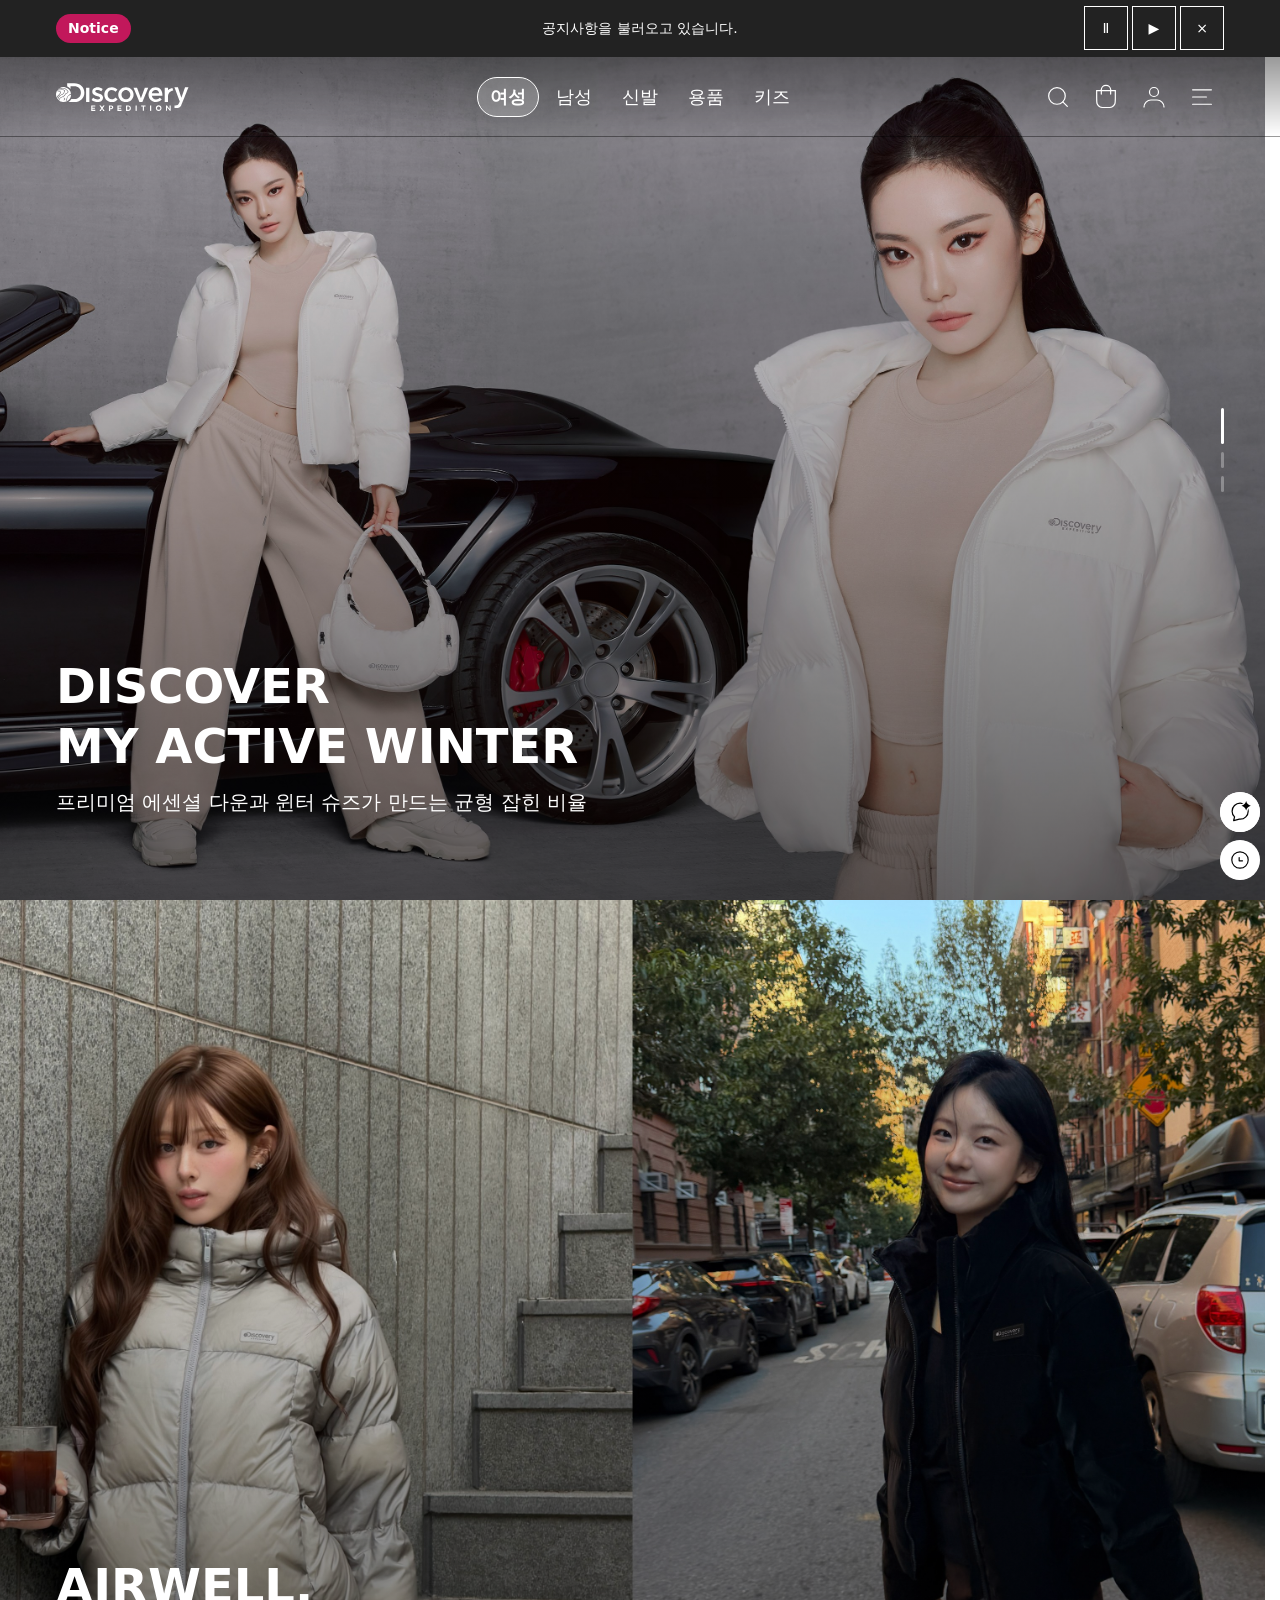
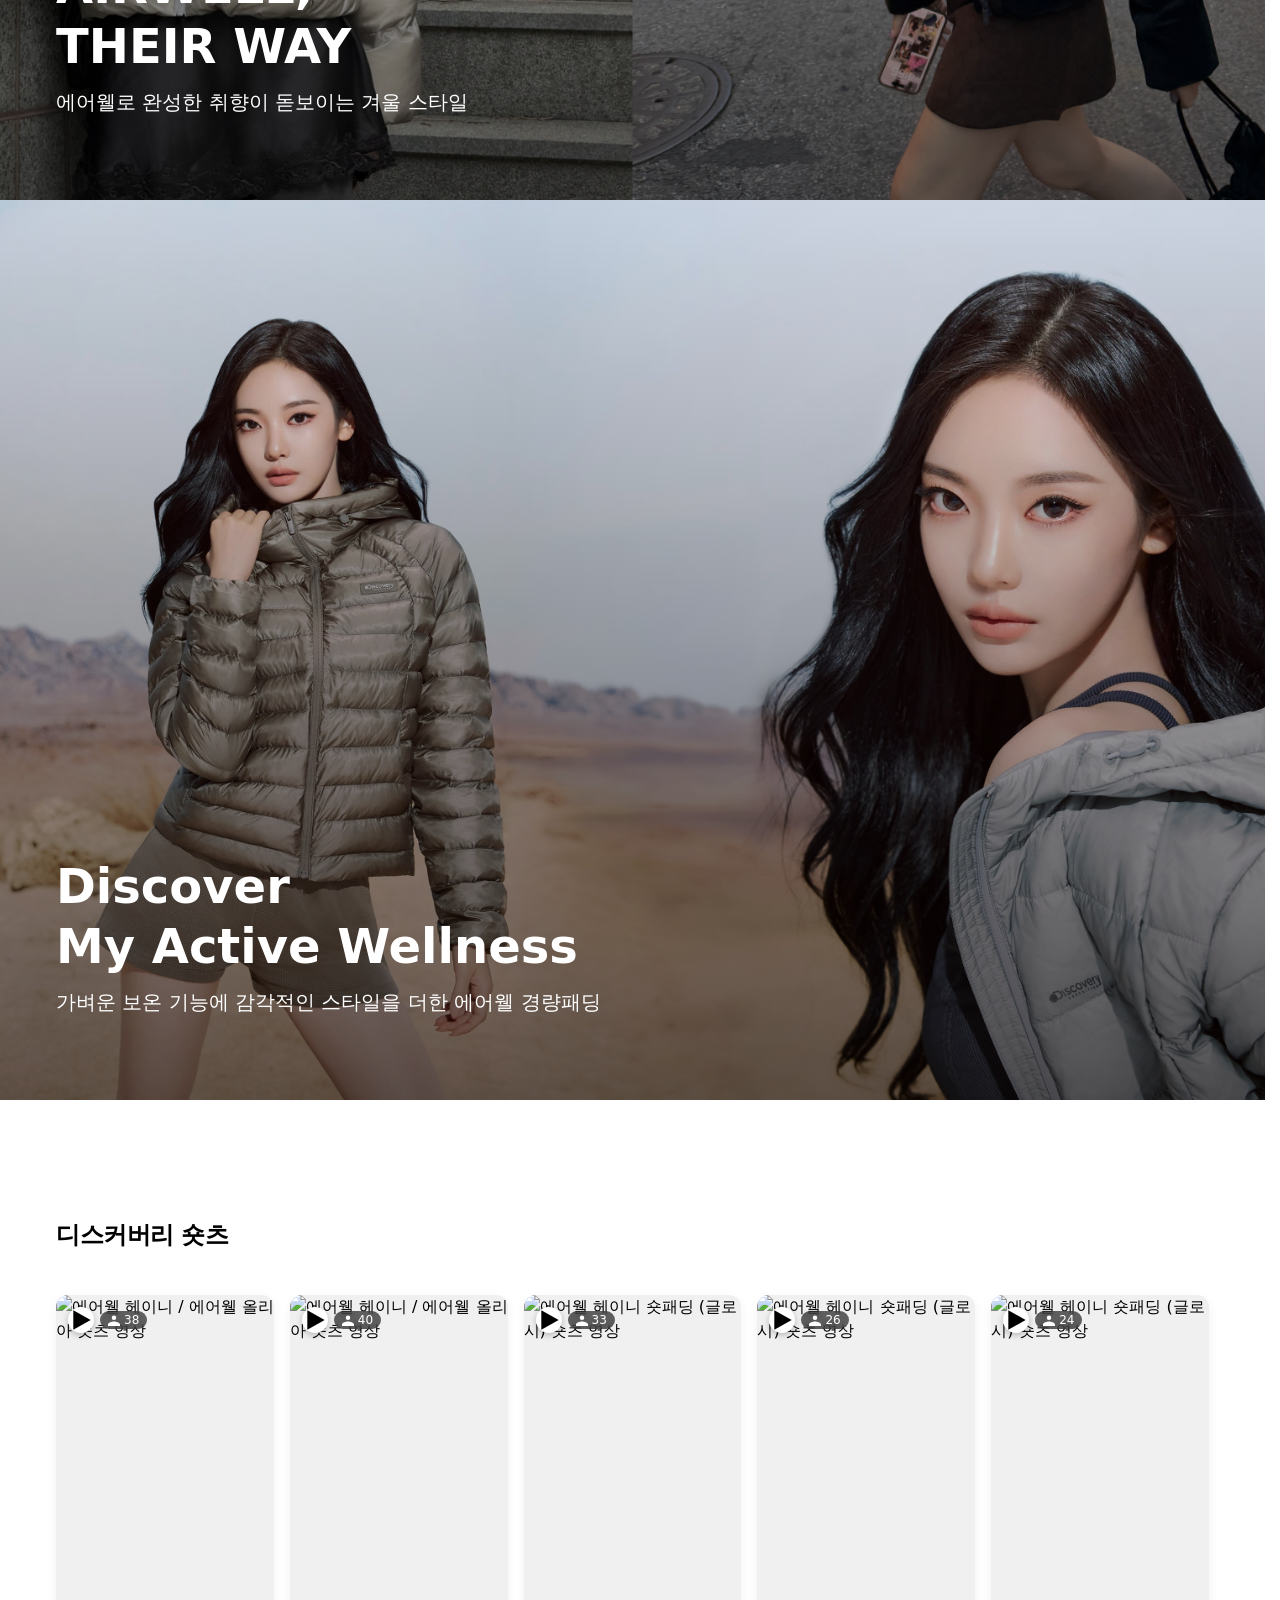
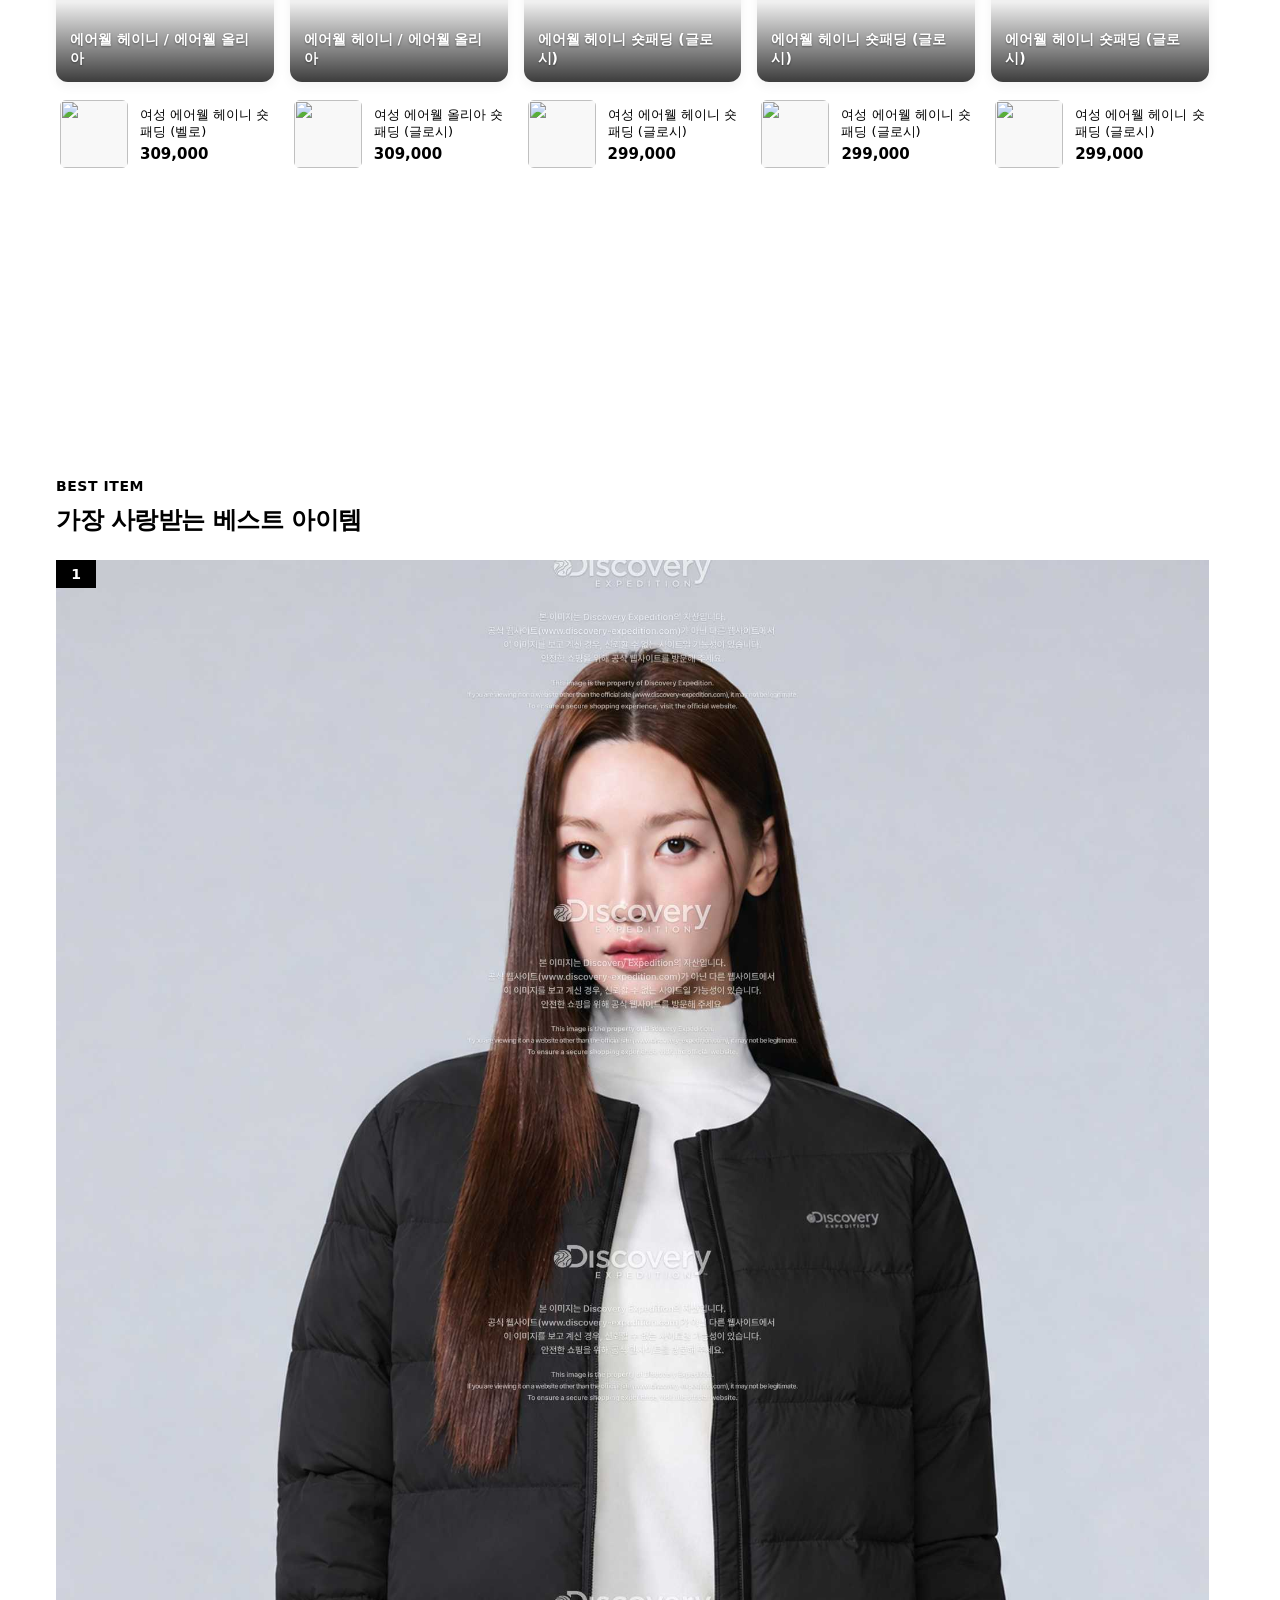
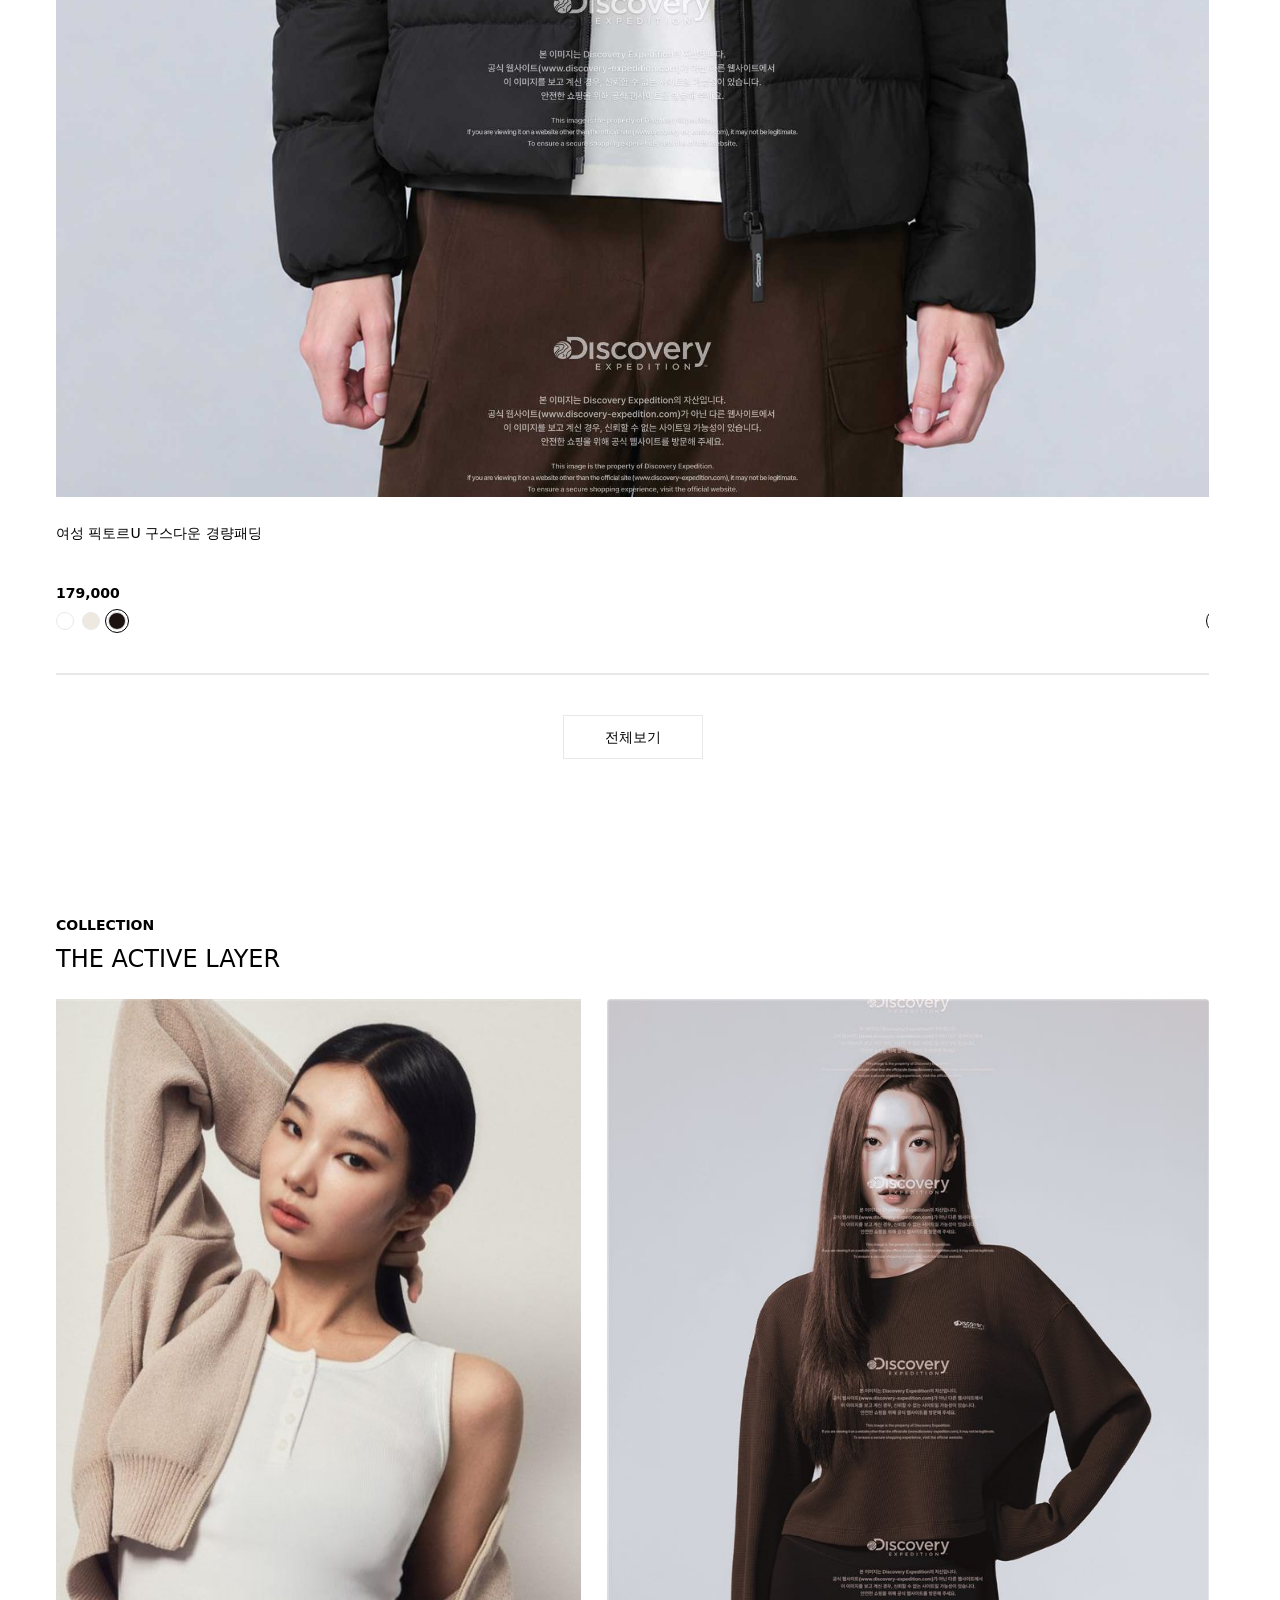
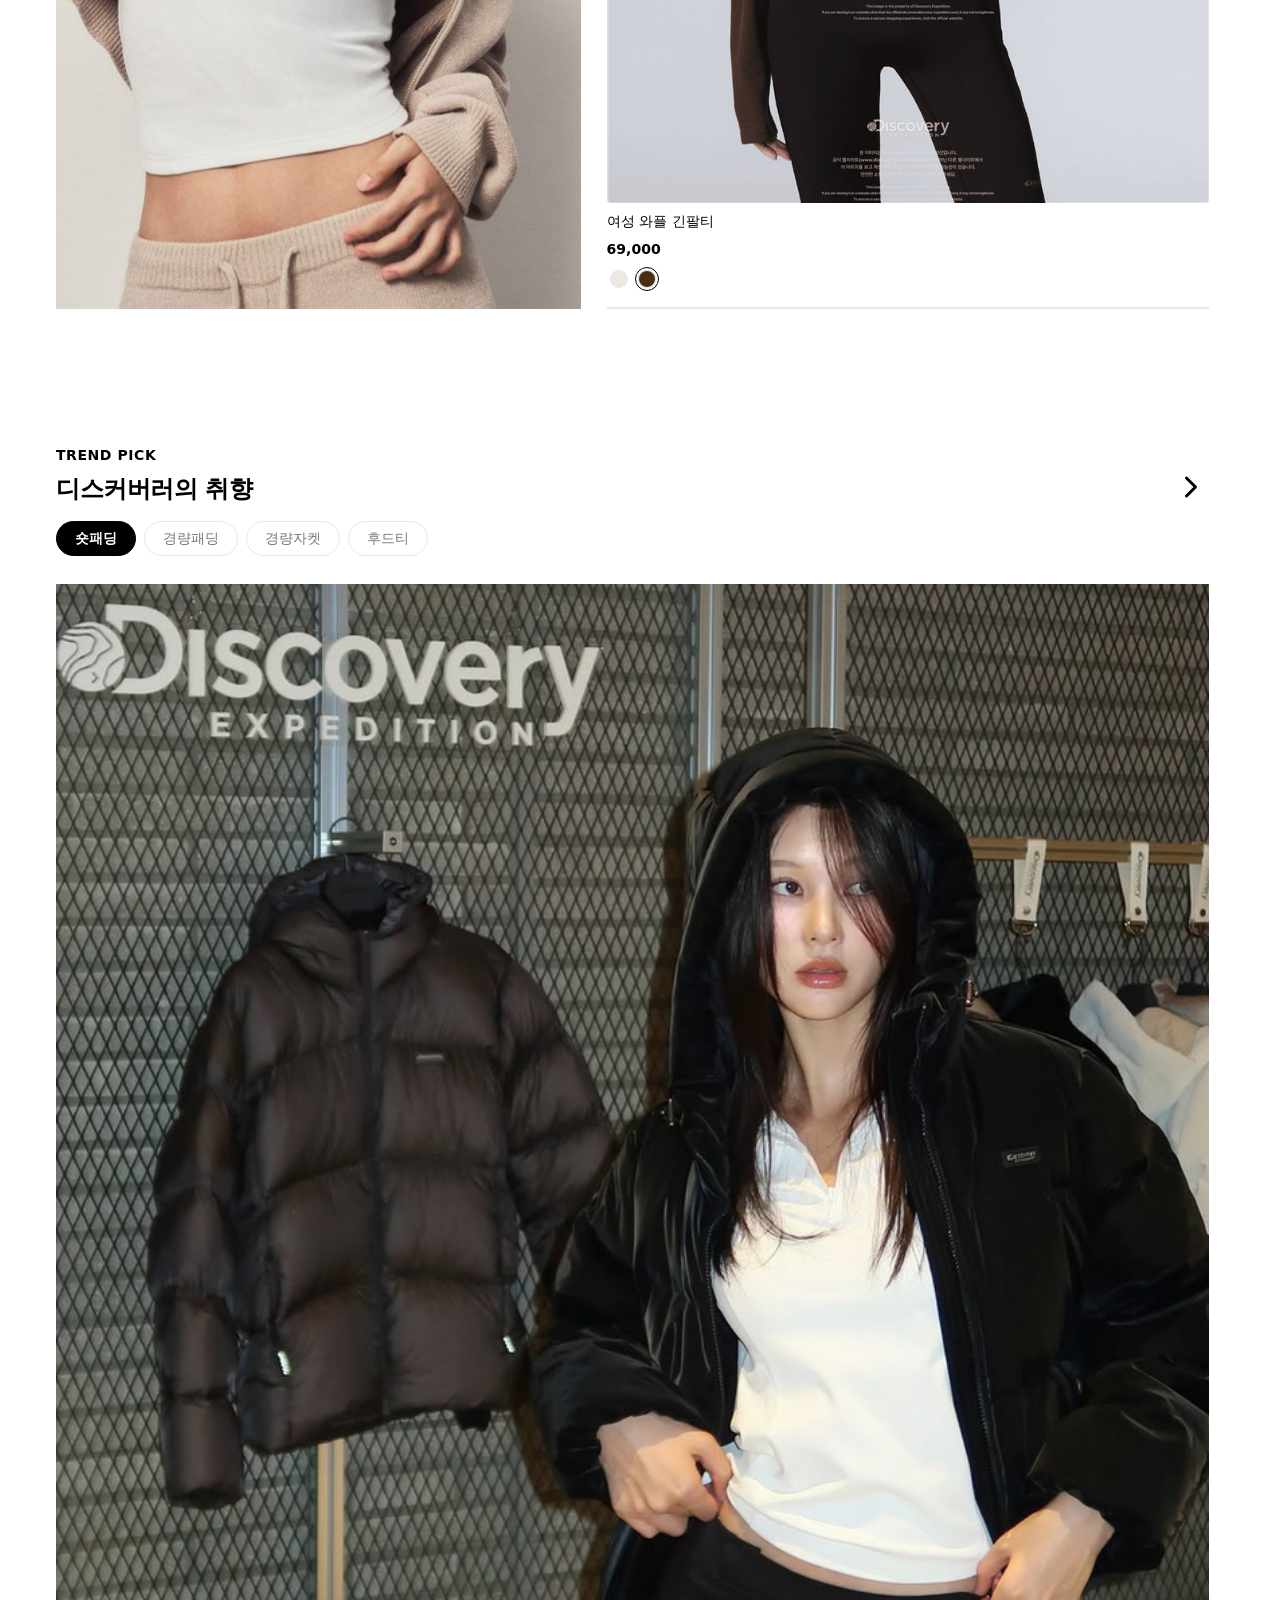
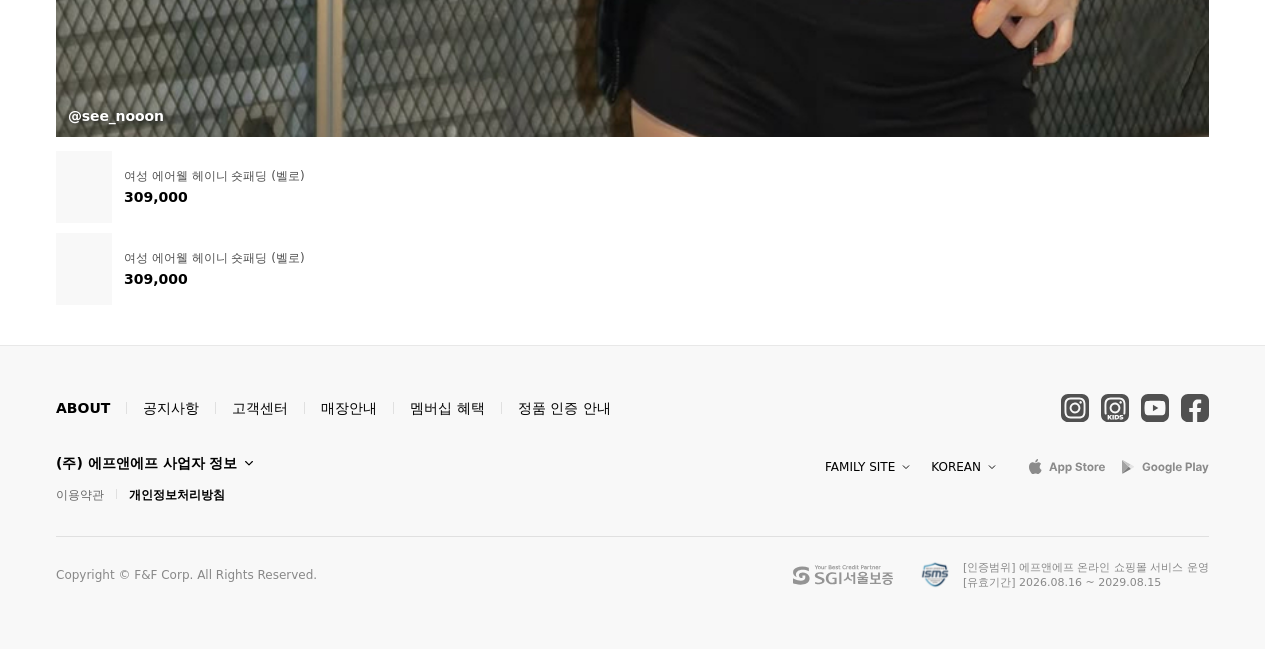
==== commit e91b357b: "ss" ====
--- a/index.html
+++ b/index.html
@@ -10,12 +10,12 @@
     <script defer src="./vendor/swiper/swiper-bundle.min.js"></script>
 <script type="module" src="./js/main.js"></script>
   </head>
-  <body>
-    <aside class="outer-box notice-ticker" data-js="notice-ticker" role="region" aria-label="상단 공지사항" aria-roledescription="공지사항 회전" hidden>
+  <body class="notice-ticker-visible">
+    <aside class="outer-box notice-ticker" data-js="notice-ticker" role="region" aria-label="상단 공지사항" aria-roledescription="공지사항 회전" aria-busy="true">
       <div class="inner-box">
         <div class="part-box notice-ticker__content">
           <strong class="notice-ticker__label">Notice</strong>
-          <a class="notice-ticker__link" data-js="notice-ticker-link" aria-live="off"></a>
+          <a class="notice-ticker__link" data-js="notice-ticker-link" aria-live="off">공지사항을 불러오고 있습니다.</a>
           <div class="notice-ticker__controls" role="group" aria-label="공지사항 자동 넘김 제어">
             <button class="notice-ticker__button" type="button" data-js="notice-ticker-pause" aria-label="멈춤">Ⅱ</button>
             <button class="notice-ticker__button" type="button" data-js="notice-ticker-play" aria-label="재생">▶</button>
--- a/css/components/notice-ticker.css
+++ b/css/components/notice-ticker.css
@@ -1,5 +1,9 @@
 @layer components {
   .notice-ticker {
+    position: fixed;
+    inset-block-start: 0;
+    inset-inline: 0;
+    z-index: var(--z-notice-ticker);
     padding-block: 0;
     border-block-end: var(--line) solid var(--notice-ticker-background);
     background: var(--notice-ticker-background);
@@ -79,6 +83,10 @@
   }
 
   @media (max-width: 768px) {
+    .notice-ticker {
+      max-width: 100vw;
+    }
+
     .notice-ticker__content {
       grid-template-columns: auto minmax(0, 1fr) auto;
       gap: var(--space-1);
@@ -87,5 +95,9 @@
     .notice-ticker__controls {
       gap: 0;
     }
+
+    .notice-ticker__button {
+      width: var(--hit-min);
+    }
   }
 }
